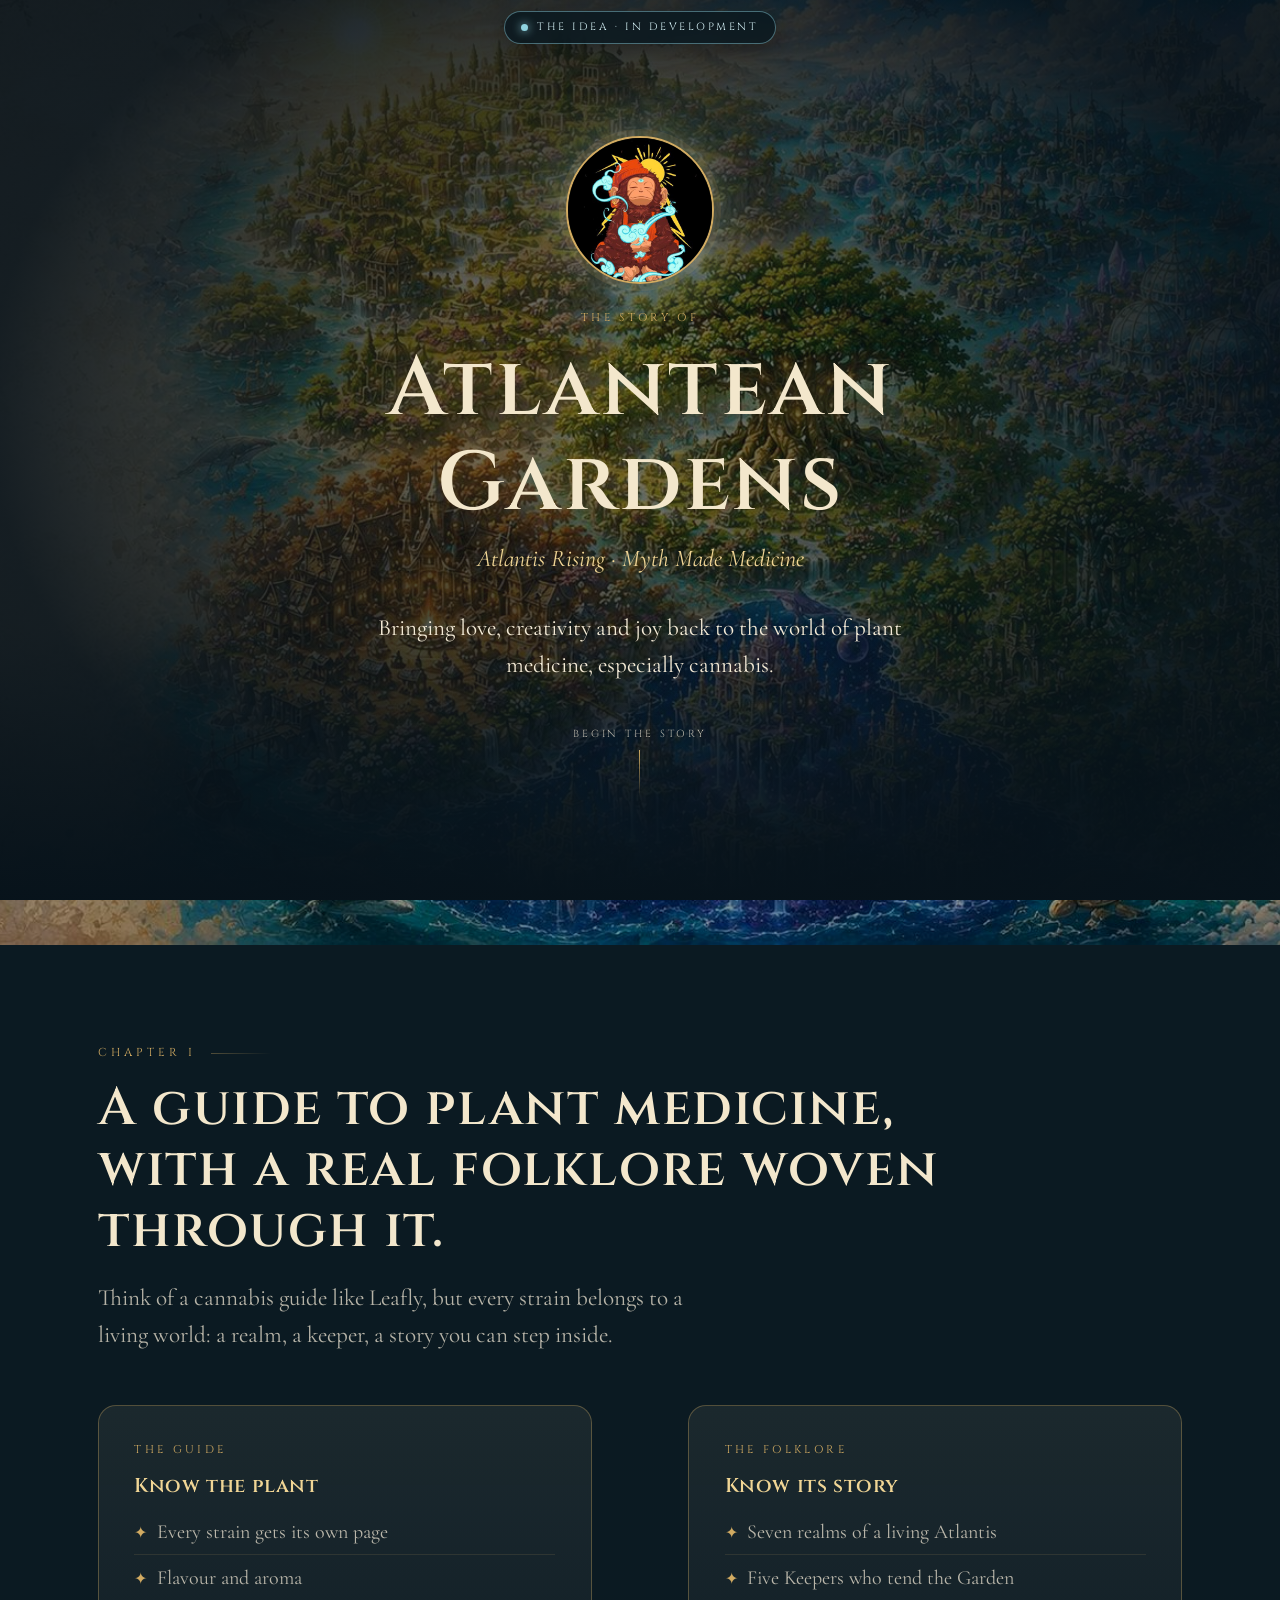
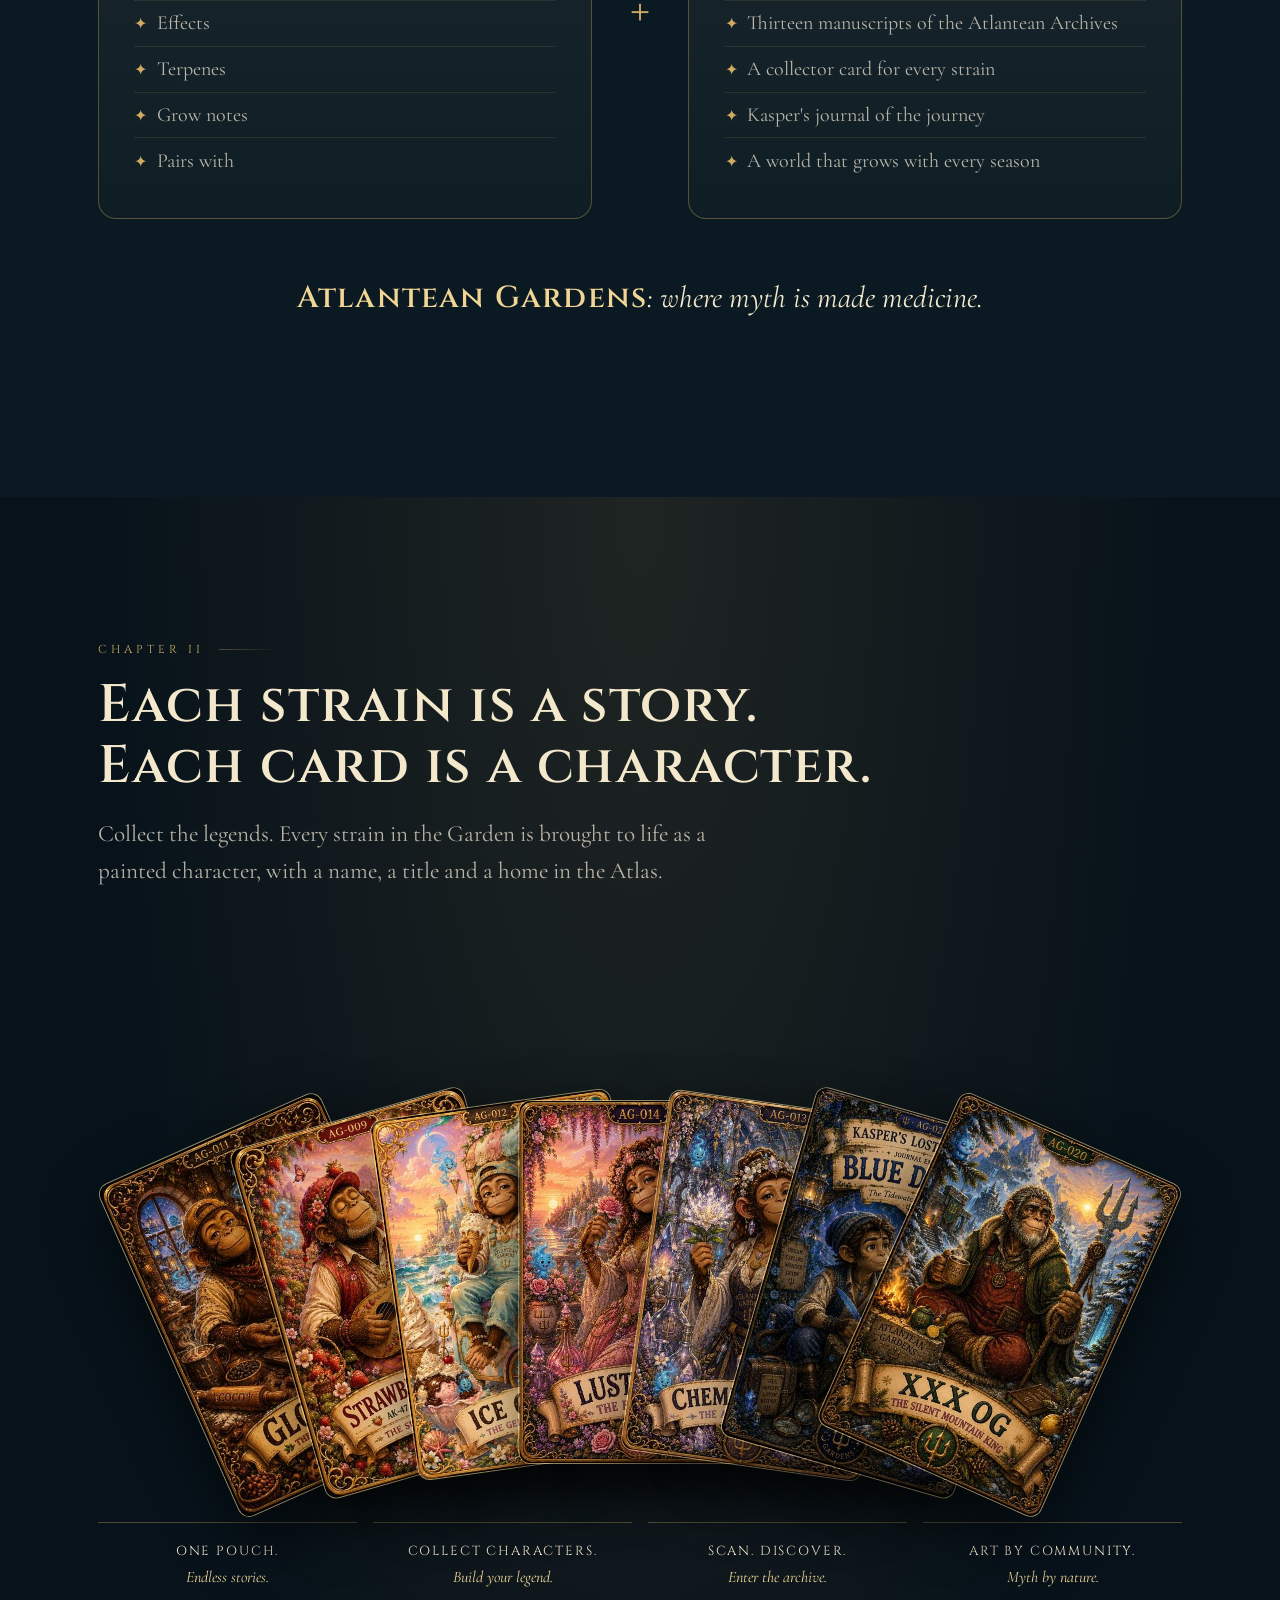
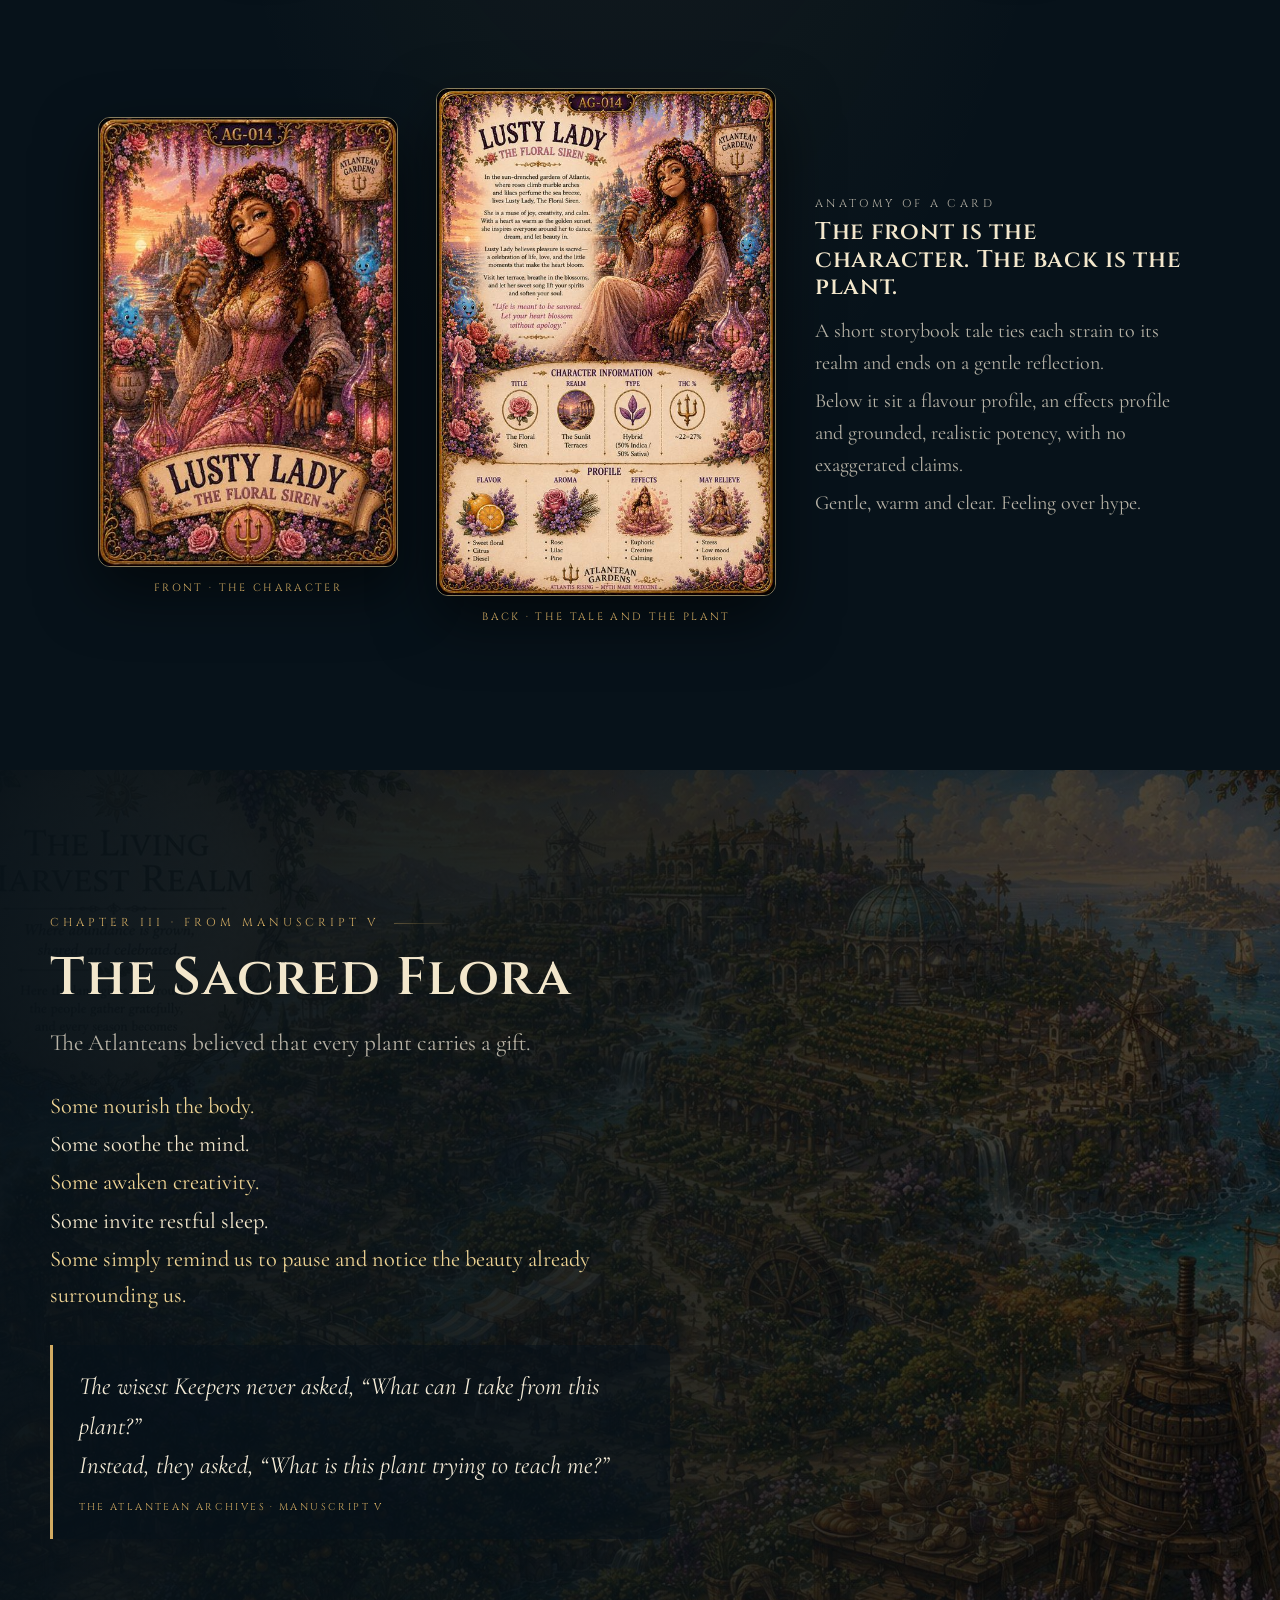
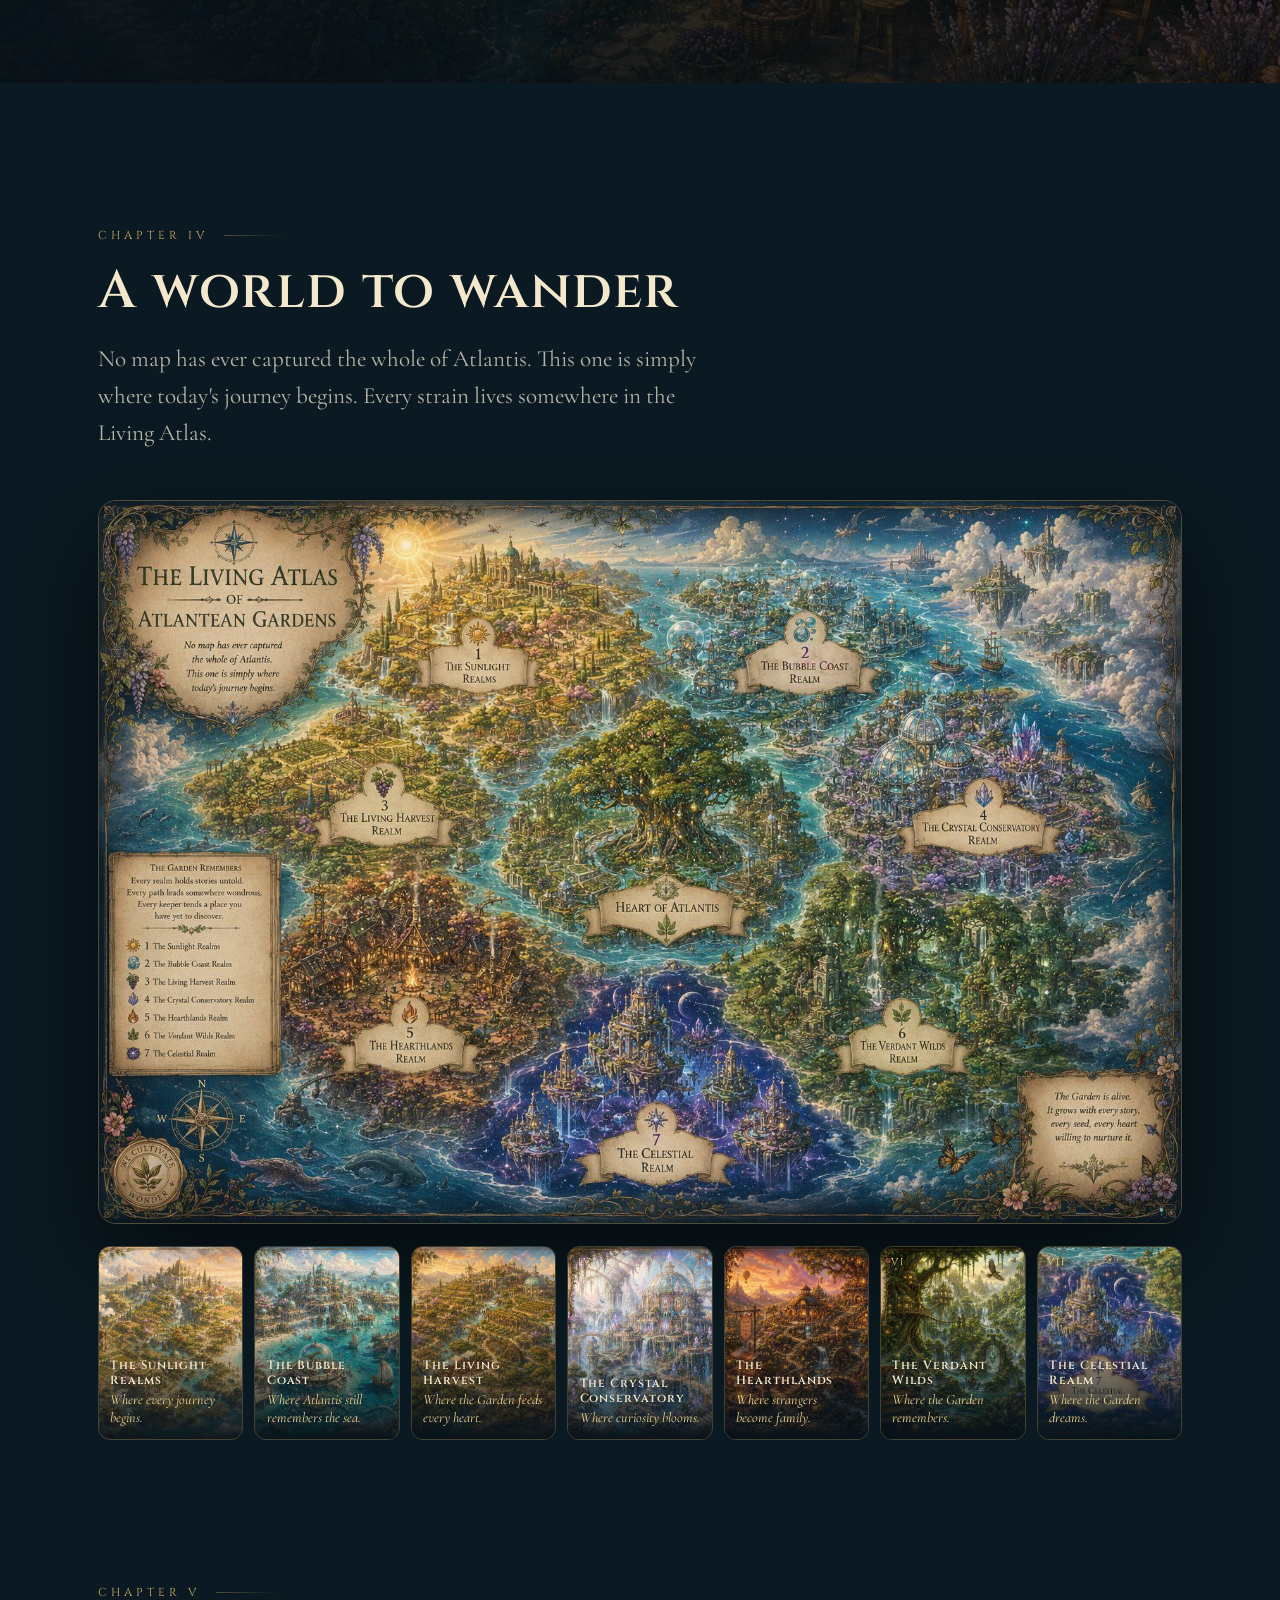
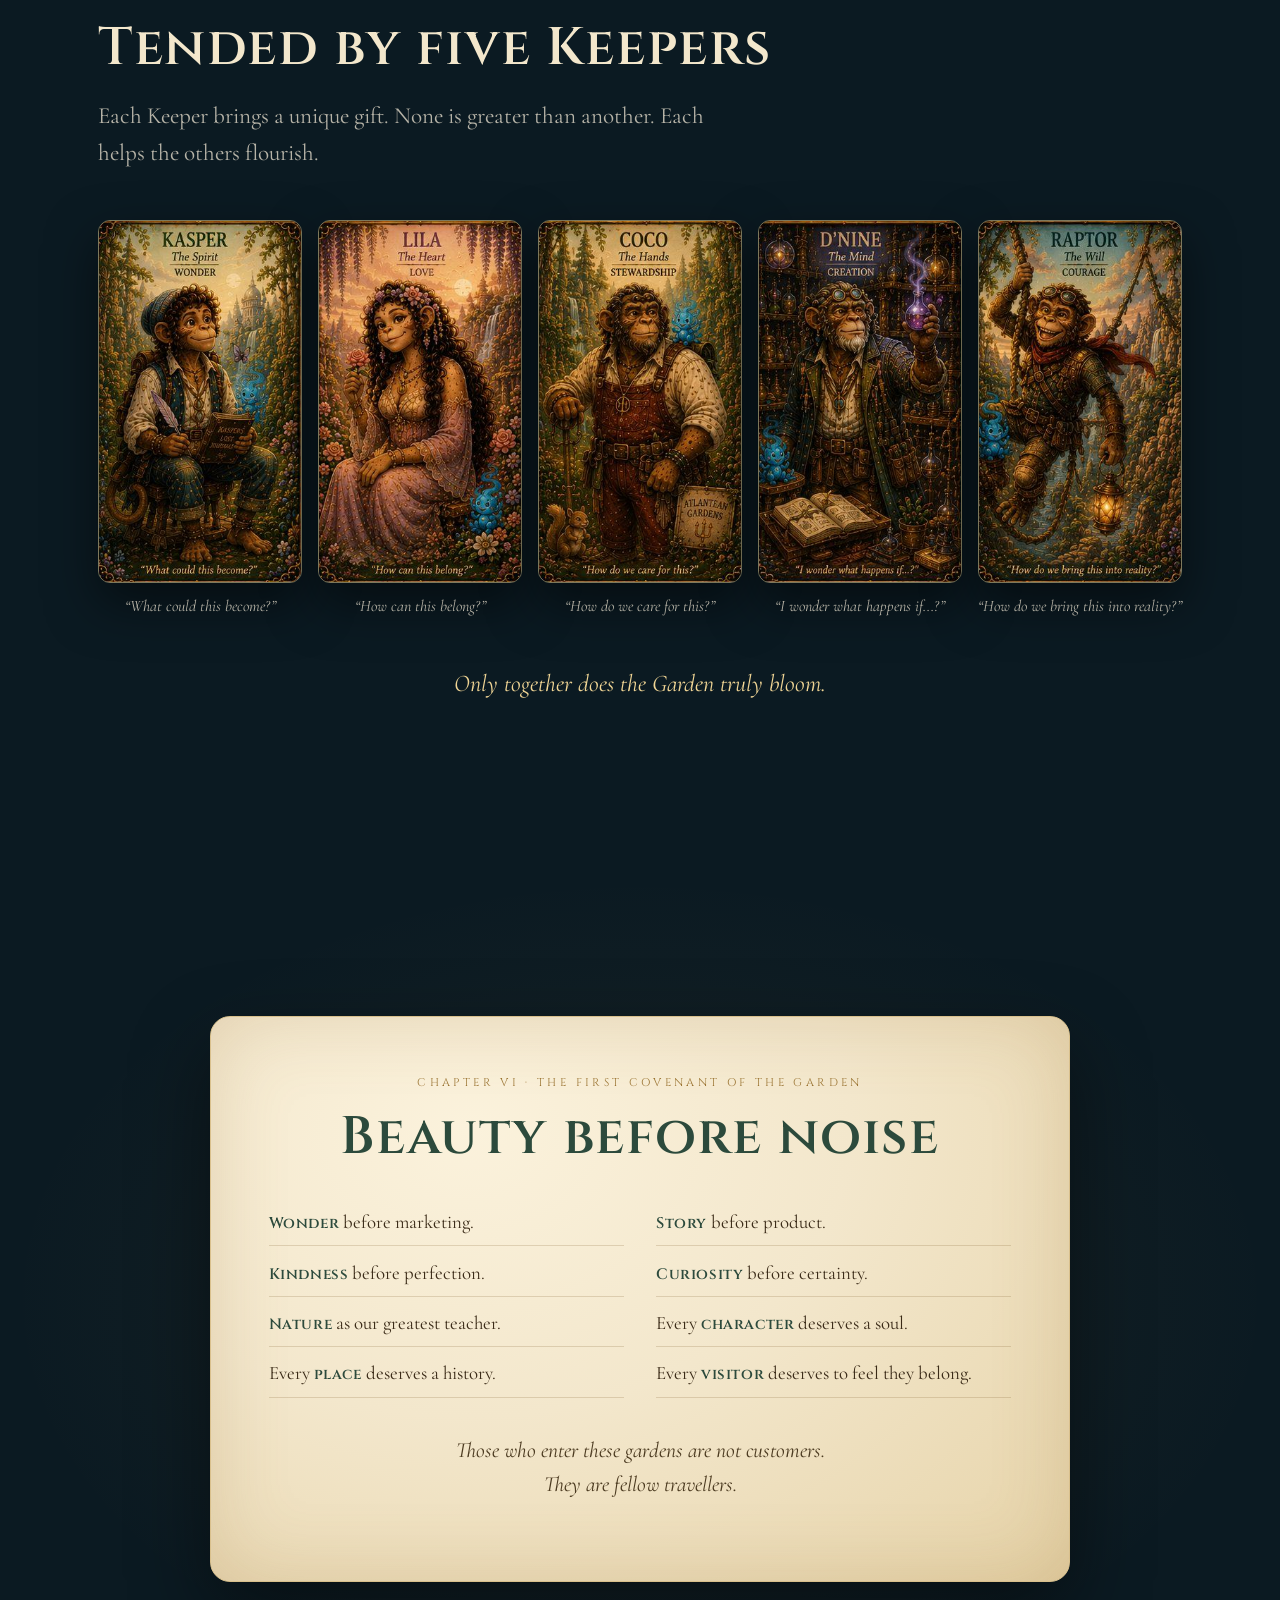
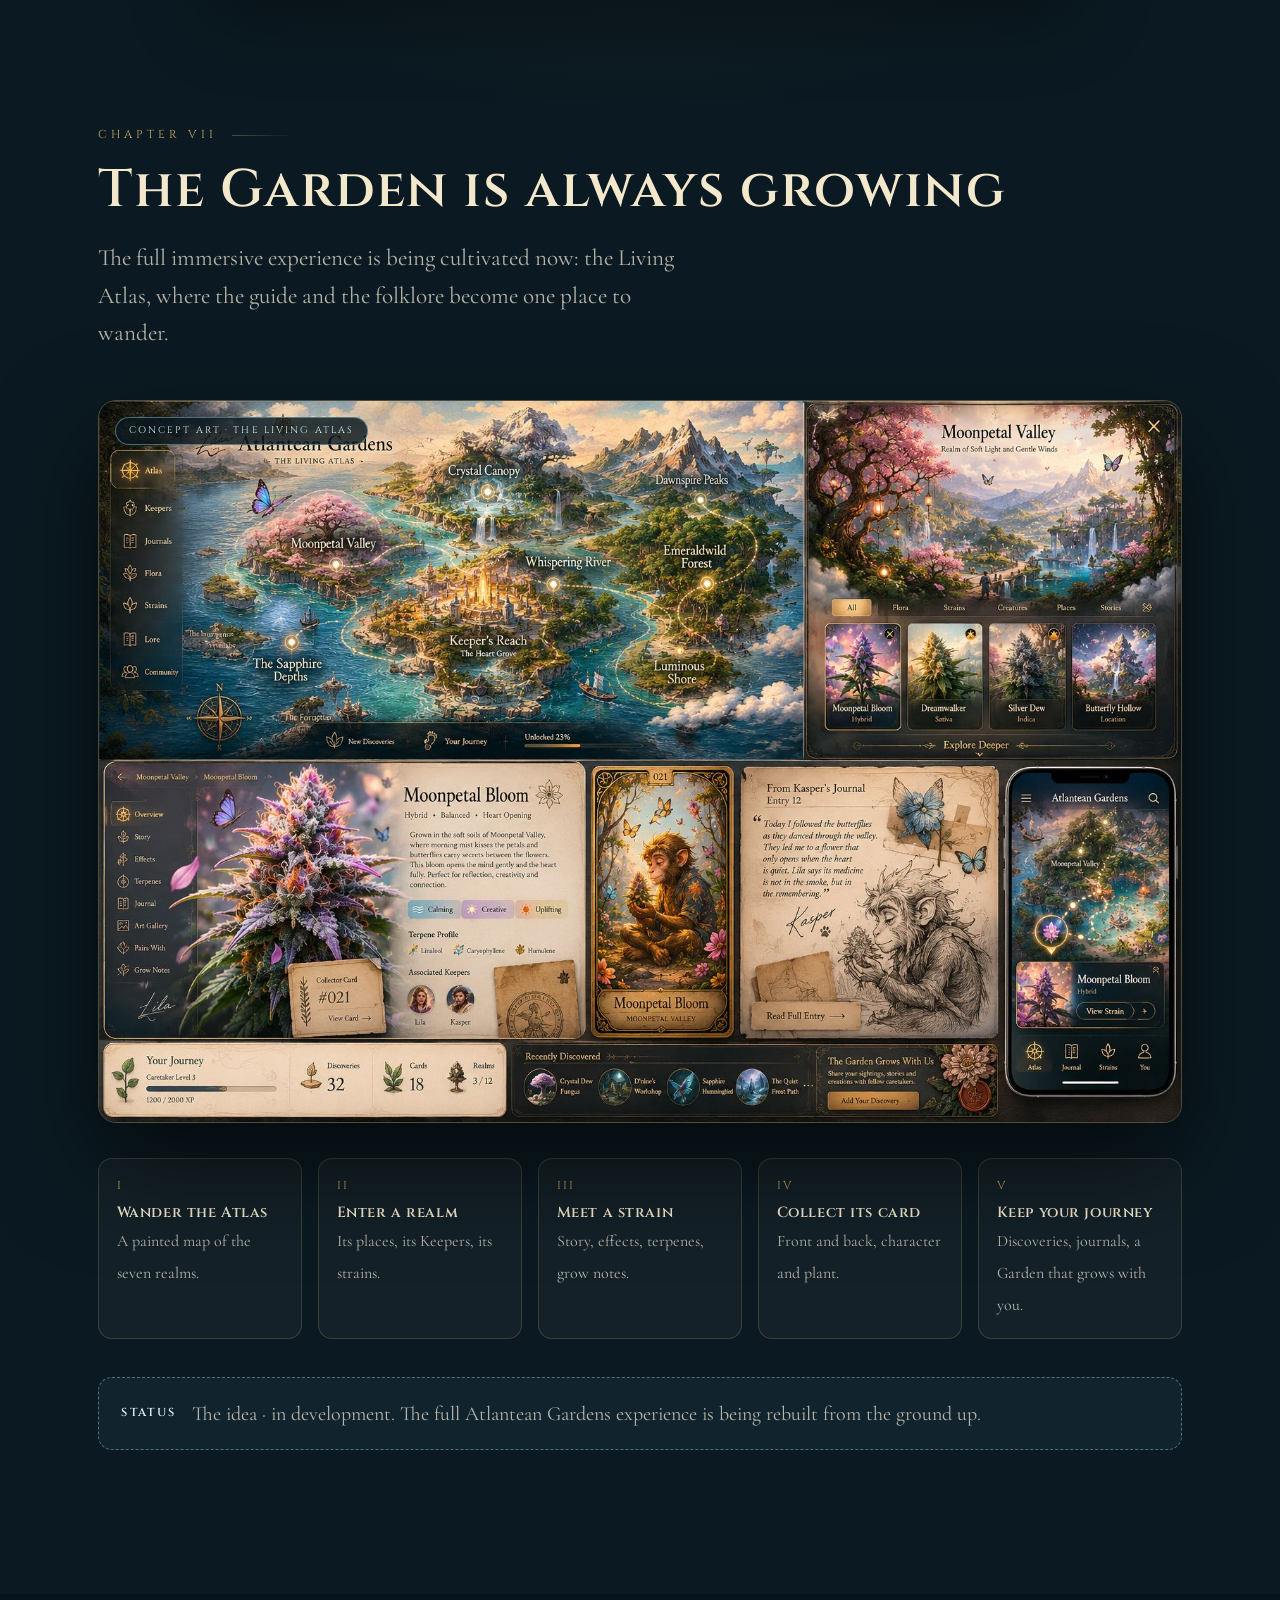
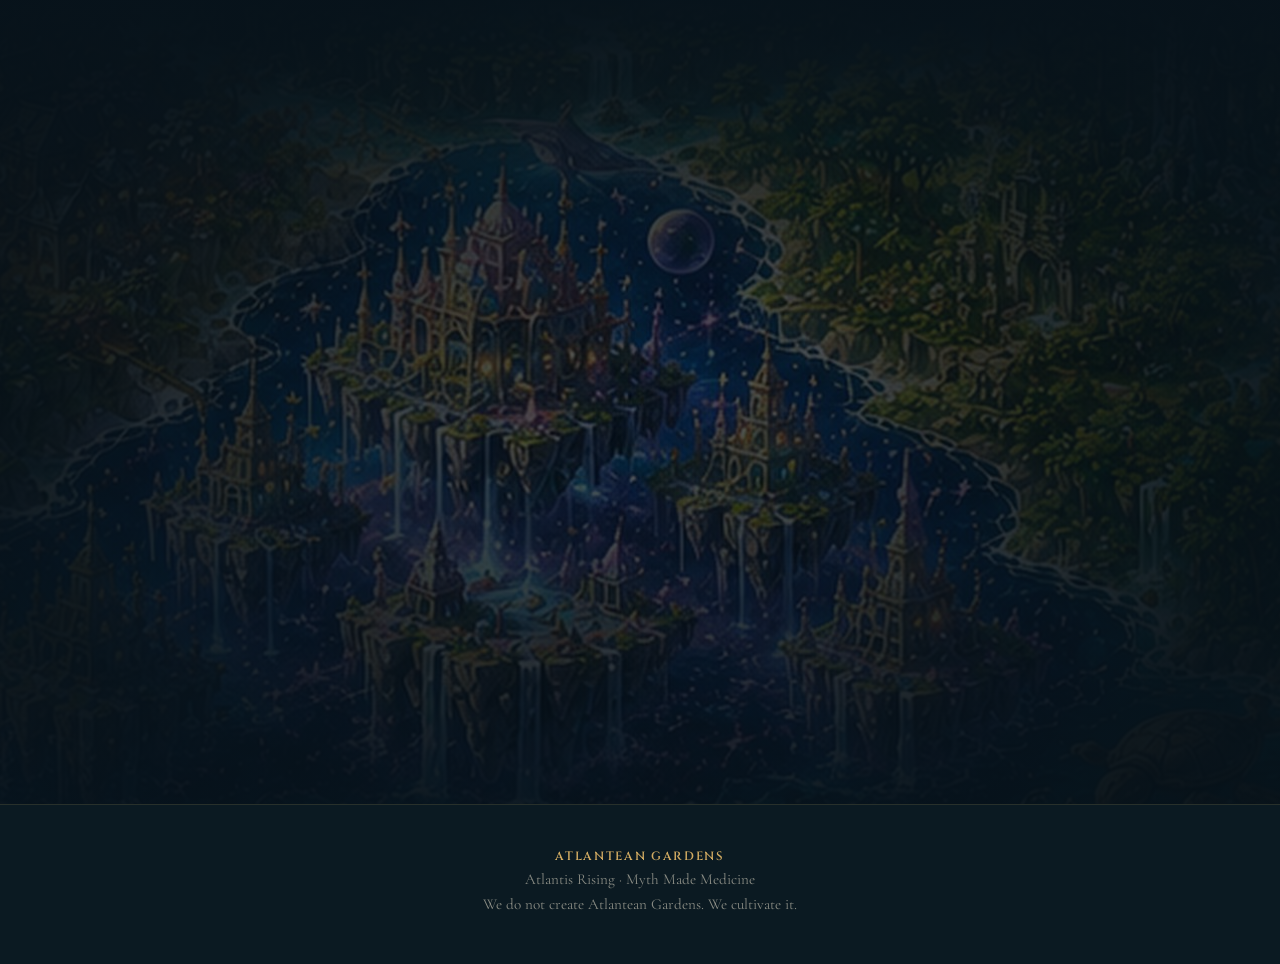
==== idea/index.html @ c126054c "Add /idea/: the Atlantean Gardens vision, told as a scroll story A self-contained page explaining th" ====
<!doctype html>
<html lang="en">
<head>
<meta charset="utf-8">
<meta name="viewport" content="width=device-width, initial-scale=1, viewport-fit=cover">
<title>Atlantean Gardens · The Idea</title>
<meta name="description" content="The idea behind Atlantean Gardens: a plant-medicine guide with a real folklore story woven through it, bringing love, creativity and joy back to the world of plant medicine, especially cannabis. In development.">
<meta name="theme-color" content="#0b1a22">
<meta property="og:title" content="Atlantean Gardens · The Idea">
<meta property="og:description" content="Atlantis Rising · Myth Made Medicine. A plant-medicine guide with a real folklore story woven through it. In development.">
<meta property="og:image" content="img/atlas-map.jpg">
<link rel="preconnect" href="https://fonts.googleapis.com">
<link rel="preconnect" href="https://fonts.gstatic.com" crossorigin>
<link href="https://fonts.googleapis.com/css2?family=Cinzel:wght@500;600;700&family=Cormorant+Garamond:ital,wght@0,400;0,500;0,600;1,400;1,500&display=swap" rel="stylesheet">
<style>
:root{
  --night:#0b1a22; --deep:#07121a; --tide:#10303a;
  --parch:#f3e7cc; --parch-2:#e6d3a8; --ink:#3a2a17; --ink-soft:#6b5536; --moss-ink:#2c4a3c;
  --gold:#d2ab62; --gold-2:#f0d595; --gold-dim:rgba(210,171,98,.35);
  --sky:#8fd3e0; --text:#f3ead6; --text-dim:rgba(243,234,214,.74);
  --serif:"Cormorant Garamond",Georgia,"Times New Roman",serif;
  --display:"Cinzel","Trajan Pro",Georgia,serif;
  --ease:cubic-bezier(.22,.8,.24,1);
}
*{box-sizing:border-box}
html{scroll-behavior:smooth}
html,body{margin:0}
body{background:var(--night);color:var(--text);font-family:var(--serif);font-size:20px;line-height:1.6;-webkit-font-smoothing:antialiased;overflow-x:hidden}
img{max-width:100%;display:block}
a{color:inherit}
:focus-visible{outline:2px solid var(--gold-2);outline-offset:3px;border-radius:4px}

/* in-development ribbon */
.ribbon{position:fixed;top:0;left:0;right:0;z-index:20;display:flex;justify-content:center;pointer-events:none;padding:.7rem 1rem}
.ribbon span{pointer-events:auto;font-family:var(--display);font-size:.66rem;letter-spacing:.24em;text-transform:uppercase;color:#d7f3f8;background:rgba(9,24,31,.82);border:1px solid rgba(143,211,224,.45);padding:.42rem 1rem;border-radius:999px;backdrop-filter:blur(8px);box-shadow:0 6px 24px rgba(0,0,0,.35)}
.ribbon i{display:inline-block;width:7px;height:7px;border-radius:50%;background:var(--sky);margin-right:.55rem;vertical-align:middle;box-shadow:0 0 10px var(--sky);animation:pulse 2.4s ease-in-out infinite}
@keyframes pulse{50%{opacity:.35}}

.eyebrow{font-family:var(--display);letter-spacing:.3em;text-transform:uppercase;font-size:.7rem;color:var(--gold);margin:0 0 .9rem}
h1,h2,h3{font-family:var(--display);font-weight:600;letter-spacing:.03em;margin:0;line-height:1.15}
h2{font-size:clamp(1.9rem,4.6vw,3.3rem);color:var(--parch)}
.lede{font-size:clamp(1.15rem,2.2vw,1.45rem);color:var(--text-dim);max-width:38rem}
.wrap{max-width:1180px;margin:0 auto;padding:0 clamp(1.1rem,4vw,3rem)}
section{position:relative}
.chapter{padding:clamp(5rem,12vw,9rem) 0}
.num{font-family:var(--display);color:var(--gold);letter-spacing:.35em;font-size:.72rem;display:flex;align-items:center;gap:.9rem;margin-bottom:1rem}
.num::after{content:"";height:1px;width:60px;background:linear-gradient(90deg,var(--gold-dim),transparent)}

/* reveal */
.rv{opacity:0;transform:translateY(26px);transition:opacity 1.1s var(--ease),transform 1.1s var(--ease)}
.rv.in{opacity:1;transform:none}
.d1{transition-delay:.12s}.d2{transition-delay:.24s}.d3{transition-delay:.36s}.d4{transition-delay:.48s}.d5{transition-delay:.6s}

/* hero */
.hero{min-height:100vh;min-height:100svh;display:grid;place-items:center;text-align:center;overflow:hidden;padding:6rem 1.2rem 4rem}
.hero__bg{position:absolute;inset:-5%;background:url(img/atlas-clean.jpg) center/cover;filter:saturate(1.1) brightness(.62);animation:drift 46s ease-in-out infinite alternate}
@keyframes drift{to{transform:scale(1.1) translate(-2%,1.5%)}}
.hero::after{content:"";position:absolute;inset:0;background:radial-gradient(ellipse at 50% 45%,rgba(11,26,34,.15),rgba(7,18,26,.9) 72%),linear-gradient(180deg,transparent 70%,var(--night))}
.hero__in{position:relative;z-index:1;max-width:760px}
.emblem{width:148px;height:148px;margin:0 auto 1.6rem;border-radius:50%;object-fit:cover;object-position:50% 28%;border:2px solid var(--gold);box-shadow:0 0 0 7px rgba(210,171,98,.12),0 0 70px rgba(143,211,224,.4);animation:breathe 6s ease-in-out infinite}
@keyframes breathe{50%{box-shadow:0 0 0 11px rgba(210,171,98,.07),0 0 100px rgba(143,211,224,.55)}}
.hero h1{font-size:clamp(2.5rem,8.5vw,5.2rem);color:var(--parch);text-shadow:0 2px 40px rgba(210,171,98,.35)}
.hero .tag{font-style:italic;color:var(--gold-2);font-size:clamp(1.15rem,2.6vw,1.5rem);margin:.4rem 0 2rem}
.hero .lede{margin:0 auto;color:var(--text)}
.cue{margin-top:2.6rem;display:inline-flex;flex-direction:column;align-items:center;gap:.5rem;font-family:var(--display);font-size:.64rem;letter-spacing:.28em;text-transform:uppercase;color:var(--text-dim);text-decoration:none}
.cue span{width:1px;height:46px;background:linear-gradient(var(--gold),transparent);animation:fall 2.2s ease-in-out infinite}
@keyframes fall{0%{transform:scaleY(0);transform-origin:top}50%{transform:scaleY(1);transform-origin:top}51%{transform-origin:bottom}100%{transform:scaleY(0);transform-origin:bottom}}

/* idea equation */
.equation{display:grid;grid-template-columns:1fr auto 1fr;gap:clamp(1rem,3vw,2.5rem);align-items:stretch;margin-top:3.2rem}
.pane{border-radius:18px;padding:clamp(1.4rem,3vw,2.2rem);border:1px solid var(--gold-dim);background:linear-gradient(180deg,rgba(243,231,204,.07),rgba(243,231,204,.02))}
.pane h3{font-size:1.25rem;color:var(--gold-2);margin-bottom:.8rem}
.pane ul{margin:0;padding:0;list-style:none}
.pane li{padding:.4rem 0;border-bottom:1px solid rgba(210,171,98,.13);color:var(--text-dim)}
.pane li:last-child{border:0}
.pane li::before{content:"✦";color:var(--gold);margin-right:.6rem;font-size:.8em}
.plus{display:grid;place-items:center;font-family:var(--display);font-size:2.6rem;color:var(--gold)}
.result{grid-column:1/-1;text-align:center;margin-top:1rem;font-size:clamp(1.3rem,3vw,1.9rem);font-style:italic;color:var(--parch)}
.result b{font-style:normal;font-family:var(--display);font-weight:600;color:var(--gold-2);letter-spacing:.04em}

/* cards */
.cards-sec{background:radial-gradient(ellipse at 50% 0%,rgba(210,171,98,.12),transparent 60%),var(--deep);overflow:hidden}
.fan{position:relative;height:clamp(340px,44vw,520px);margin:3.4rem auto 0;max-width:1100px}
.fan img{position:absolute;bottom:0;left:50%;width:clamp(150px,19vw,250px);border-radius:12px;border:1px solid rgba(240,213,149,.6);box-shadow:0 26px 60px rgba(0,0,0,.6);transform-origin:50% 120%;transition:transform 1.2s var(--ease),box-shadow .4s}
.fan img:hover{box-shadow:0 30px 70px rgba(0,0,0,.7),0 0 40px rgba(210,171,98,.35);z-index:9}
.fan:not(.in) img{transform:translateX(-50%) rotate(0) translateY(40px)!important}
.taglines{display:grid;grid-template-columns:repeat(4,1fr);gap:1rem;margin-top:3.6rem}
.taglines div{text-align:center;font-family:var(--display);font-size:.82rem;letter-spacing:.14em;text-transform:uppercase;color:var(--parch);padding:1.1rem .6rem;border-top:1px solid var(--gold-dim)}
.taglines em{display:block;font-family:var(--serif);text-transform:none;letter-spacing:0;font-size:1rem;color:var(--gold-2);margin-top:.2rem}
.anatomy{display:grid;grid-template-columns:minmax(220px,300px) minmax(240px,340px) 1fr;gap:clamp(1.2rem,3vw,2.6rem);align-items:center;margin-top:5rem}
.anatomy figure{margin:0}
.anatomy img{border-radius:12px;border:1px solid rgba(240,213,149,.55);box-shadow:0 24px 60px rgba(0,0,0,.55)}
.anatomy figcaption{text-align:center;font-family:var(--display);font-size:.66rem;letter-spacing:.22em;text-transform:uppercase;color:var(--gold);margin-top:.8rem}
.anatomy h3{font-size:1.5rem;color:var(--parch);margin-bottom:.8rem}
.anatomy p{color:var(--text-dim);margin:.4rem 0}

/* flora */
.flora{min-height:100vh;display:flex;align-items:center;overflow:hidden}
.flora__bg{position:absolute;inset:0;background:url(img/realm-living-harvest-realm.jpg) center/cover;filter:brightness(.42) saturate(1.05);transform:scale(1.08)}
.flora::after{content:"";position:absolute;inset:0;background:linear-gradient(90deg,rgba(7,18,26,.92) 0%,rgba(7,18,26,.7) 45%,rgba(7,18,26,.25) 100%)}
.flora .wrap{position:relative;z-index:1;width:100%}
.scroll-card{max-width:620px}
.gifts{list-style:none;padding:0;margin:1.6rem 0;display:grid;gap:.15rem}
.gifts li{font-size:clamp(1.15rem,2.2vw,1.4rem);color:var(--parch)}
.gifts li:nth-child(odd){color:var(--gold-2)}
.ask{margin-top:2rem;padding:1.4rem 1.6rem;border-left:3px solid var(--gold);background:rgba(7,18,26,.55);border-radius:0 14px 14px 0;font-size:clamp(1.2rem,2.4vw,1.55rem);font-style:italic}
.ask small{display:block;font-style:normal;font-family:var(--display);font-size:.62rem;letter-spacing:.24em;text-transform:uppercase;color:var(--gold);margin-top:.9rem}

/* atlas */
.atlas-frame{margin-top:3rem;border-radius:18px;overflow:hidden;border:1px solid var(--gold-dim);box-shadow:0 40px 100px rgba(0,0,0,.6)}
.realms{display:grid;grid-template-columns:repeat(7,1fr);gap:.7rem;margin-top:1.4rem}
.realm{position:relative;border-radius:12px;overflow:hidden;aspect-ratio:3/4;border:1px solid rgba(210,171,98,.28)}
.realm img{width:100%;height:100%;object-fit:cover;transition:transform 1.4s var(--ease)}
.realm:hover img{transform:scale(1.08)}
.realm div{position:absolute;inset:auto 0 0 0;padding:2.6rem .7rem .7rem;background:linear-gradient(180deg,transparent,rgba(7,18,26,.94))}
.realm b{display:block;font-family:var(--display);font-weight:600;font-size:.74rem;letter-spacing:.08em;color:var(--parch);line-height:1.25}
.realm i{display:block;font-size:.88rem;color:var(--gold-2);line-height:1.3;margin-top:.2rem}
.realm .rn{position:absolute;top:.5rem;left:.6rem;font-family:var(--display);font-size:.62rem;letter-spacing:.2em;color:var(--gold-2);text-shadow:0 1px 6px #000}

/* keepers */
.keepers{display:grid;grid-template-columns:repeat(5,1fr);gap:1rem;margin-top:3rem}
.keeper{text-align:center}
.keeper img{border-radius:12px;border:1px solid rgba(240,213,149,.5);box-shadow:0 20px 50px rgba(0,0,0,.5);aspect-ratio:9/16;object-fit:cover;width:100%;transition:transform .6s var(--ease)}
.keeper:hover img{transform:translateY(-6px)}
.keeper p{margin:.8rem 0 0;font-style:italic;color:var(--text-dim);font-size:1rem;line-height:1.35}
.bloom{margin-top:3rem;text-align:center;font-size:clamp(1.15rem,2.4vw,1.5rem);color:var(--gold-2);font-style:italic}

/* covenant */
.covenant-sec{background:radial-gradient(ellipse at 50% 50%,rgba(210,171,98,.08),transparent 70%)}
.parch{max-width:860px;margin:0 auto;background:radial-gradient(ellipse at 30% 20%,#fbf2dc,var(--parch) 45%,var(--parch-2));color:var(--ink);border-radius:20px;padding:clamp(2rem,5vw,3.6rem);box-shadow:0 30px 80px rgba(0,0,0,.45),inset 0 0 80px rgba(150,110,50,.2);border:1px solid #d9c08c;text-align:center}
.parch .eyebrow{color:#9a7432}
.parch h2{color:var(--moss-ink)}
.vows{list-style:none;padding:0;margin:2rem 0 0;display:grid;grid-template-columns:1fr 1fr;gap:.2rem 2rem;text-align:left}
.vows li{padding:.5rem 0;border-bottom:1px solid rgba(120,85,35,.2);font-size:1.18rem}
.vows li b{font-family:var(--display);font-weight:600;color:var(--moss-ink);font-size:.95rem;letter-spacing:.04em}
.parch .closing{margin-top:2.2rem;font-style:italic;font-size:1.35rem;color:#4b3a20}

/* growing */
.concept{margin-top:3rem;border-radius:18px;overflow:hidden;border:1px solid var(--gold-dim);box-shadow:0 40px 100px rgba(0,0,0,.6);position:relative}
.concept::after{content:"Concept art · the Living Atlas";position:absolute;top:1rem;left:1rem;font-family:var(--display);font-size:.6rem;letter-spacing:.22em;text-transform:uppercase;background:rgba(9,24,31,.82);border:1px solid rgba(143,211,224,.45);color:#d7f3f8;padding:.35rem .8rem;border-radius:999px}
.steps{display:grid;grid-template-columns:repeat(5,1fr);gap:1rem;margin-top:2.2rem;counter-reset:s}
.steps div{counter-increment:s;padding:1.1rem;border-radius:14px;border:1px solid rgba(210,171,98,.22);background:rgba(243,231,204,.04)}
.steps div::before{content:counter(s,upper-roman);display:block;font-family:var(--display);color:var(--gold);letter-spacing:.2em;font-size:.72rem;margin-bottom:.35rem}
.steps b{display:block;font-family:var(--display);font-weight:600;font-size:.92rem;color:var(--parch);letter-spacing:.04em}
.steps span{color:var(--text-dim);font-size:1rem;line-height:1.4}
.status{margin-top:2.4rem;display:flex;flex-wrap:wrap;gap:1rem;align-items:center;padding:1.2rem 1.4rem;border-radius:14px;border:1px dashed rgba(143,211,224,.45);background:rgba(143,211,224,.05);color:var(--text-dim)}
.status b{font-family:var(--display);font-weight:600;font-size:.72rem;letter-spacing:.2em;text-transform:uppercase;color:#d7f3f8}

/* finale */
.finale{min-height:90vh;display:grid;place-items:center;text-align:center;overflow:hidden;padding:6rem 1.2rem}
.finale__bg{position:absolute;inset:0;background:url(img/finale.jpg) center/cover;filter:brightness(.45);transform:scale(1.1)}
.finale::after{content:"";position:absolute;inset:0;background:radial-gradient(ellipse at 50% 50%,rgba(11,26,34,.2),rgba(7,18,26,.92) 75%),linear-gradient(var(--night),transparent 25%)}
.finale__in{position:relative;z-index:1;max-width:720px}
.finale p{margin:.2rem 0;color:var(--text-dim);font-size:clamp(1.15rem,2.4vw,1.45rem)}
.finale .big{font-family:var(--display);font-weight:600;color:var(--parch);font-size:clamp(1.6rem,4.4vw,2.8rem);font-style:normal;margin:1.6rem 0 .4rem;letter-spacing:.03em}
.finale .gold{color:var(--gold-2);font-style:italic}
footer{text-align:center;padding:2.4rem 1rem 3rem;color:rgba(243,234,214,.55);font-size:.95rem;border-top:1px solid rgba(210,171,98,.15)}
footer b{font-family:var(--display);font-weight:600;letter-spacing:.14em;color:var(--gold);font-size:.75rem;text-transform:uppercase}

/* responsive */
@media (max-width:980px){
  .realms{grid-template-columns:repeat(4,1fr)}
  .steps{grid-template-columns:1fr 1fr}
  .anatomy{grid-template-columns:1fr 1fr}
  .anatomy .text{grid-column:1/-1}
}
@media (max-width:720px){
  body{font-size:18px}
  .equation{grid-template-columns:1fr}
  .plus{font-size:2rem;padding:.2rem 0}
  .taglines{grid-template-columns:1fr 1fr}
  .realms{grid-template-columns:repeat(2,1fr)}
  .realm{aspect-ratio:4/3}
  .keepers{grid-template-columns:repeat(5,minmax(132px,1fr));overflow-x:auto;scroll-snap-type:x mandatory;padding-bottom:1rem;margin-left:-1.1rem;margin-right:-1.1rem;padding-left:1.1rem;padding-right:1.1rem;scrollbar-width:none}
  .keepers::-webkit-scrollbar{display:none}
  .keeper{scroll-snap-align:start}
  .vows{grid-template-columns:1fr}
  .steps{grid-template-columns:1fr}
  .flora::after{background:rgba(7,18,26,.78)}
  .anatomy{grid-template-columns:1fr 1fr;gap:1rem}
}
@media (prefers-reduced-motion:reduce){
  html{scroll-behavior:auto}
  *,*::before,*::after{animation:none!important;transition:none!important}
  .rv{opacity:1;transform:none}
}
</style>
</head>
<body>
<div class="ribbon" role="note"><span><i></i>The idea · in development</span></div>

<!-- Hero -->
<header class="hero" id="top">
  <div class="hero__bg" aria-hidden="true"></div>
  <div class="hero__in">
    <img class="emblem rv" src="img/emblem.jpg" alt="The Atlantean Gardens guide emblem: a meditating monkey wrapped in blue cloud-spirits beneath a rising sun">
    <p class="eyebrow rv d1">The story of</p>
    <h1 class="rv d2">Atlantean Gardens</h1>
    <p class="tag rv d3">Atlantis Rising · Myth Made Medicine</p>
    <p class="lede rv d4">Bringing love, creativity and joy back to the world of plant medicine, especially cannabis.</p>
    <a class="cue rv d5" href="#idea">Begin the story<span></span></a>
  </div>
</header>

<!-- I · The idea -->
<section class="chapter" id="idea">
  <div class="wrap">
    <div class="num rv">CHAPTER I</div>
    <h2 class="rv d1">A guide to plant medicine,<br>with a real folklore woven through it.</h2>
    <p class="lede rv d2" style="margin-top:1.2rem">Think of a cannabis guide like Leafly, but every strain belongs to a living world: a realm, a keeper, a story you can step inside.</p>
    <div class="equation">
      <div class="pane rv d2">
        <p class="eyebrow">The guide</p>
        <h3>Know the plant</h3>
        <ul>
          <li>Every strain gets its own page</li>
          <li>Flavour and aroma</li>
          <li>Effects</li>
          <li>Terpenes</li>
          <li>Grow notes</li>
          <li>Pairs with</li>
        </ul>
      </div>
      <div class="plus rv d3" aria-hidden="true">+</div>
      <div class="pane rv d4">
        <p class="eyebrow">The folklore</p>
        <h3>Know its story</h3>
        <ul>
          <li>Seven realms of a living Atlantis</li>
          <li>Five Keepers who tend the Garden</li>
          <li>Thirteen manuscripts of the Atlantean Archives</li>
          <li>A collector card for every strain</li>
          <li>Kasper's journal of the journey</li>
          <li>A world that grows with every season</li>
        </ul>
      </div>
      <p class="result rv d5"><b>Atlantean Gardens</b>: where myth is made medicine.</p>
    </div>
  </div>
</section>

<!-- II · Cards -->
<section class="chapter cards-sec" id="cards">
  <div class="wrap">
    <div class="num rv">CHAPTER II</div>
    <h2 class="rv d1">Each strain is a story.<br>Each card is a character.</h2>
    <p class="lede rv d2" style="margin-top:1.2rem">Collect the legends. Every strain in the Garden is brought to life as a painted character, with a name, a title and a home in the Atlas.</p>
    <div class="fan rv" id="fan" aria-label="A fan of Atlantean Gardens collector cards">
      <img src="img/card-glookies.jpg" alt="Glookies, The Hearth Baker, collector card" loading="lazy" data-r="-24" data-x="-205">
      <img src="img/card-strawberry-akeil.jpg" alt="Strawberry Akeil, The Sunshine Bard, collector card" loading="lazy" data-r="-16" data-x="-140">
      <img src="img/card-ice-cream.jpg" alt="Ice Cream, The Gelato Dreamer, collector card" loading="lazy" data-r="-8" data-x="-72">
      <img src="img/card-lusty-lady.jpg" alt="Lusty Lady, The Floral Siren, collector card" loading="lazy" data-r="0" data-x="0">
      <img src="img/card-chemical-bride.jpg" alt="Chemical Bride, The Alchemical Bride, collector card" loading="lazy" data-r="8" data-x="72">
      <img src="img/card-blue-dream.jpg" alt="Blue Dream, from Kasper's Lost Journals, collector card" loading="lazy" data-r="16" data-x="140">
      <img src="img/card-xxx-og.jpg" alt="XXX OG, The Silent Mountain King, collector card" loading="lazy" data-r="24" data-x="205">
    </div>
    <div class="taglines">
      <div class="rv">One pouch.<em>Endless stories.</em></div>
      <div class="rv d1">Collect characters.<em>Build your legend.</em></div>
      <div class="rv d2">Scan. Discover.<em>Enter the archive.</em></div>
      <div class="rv d3">Art by community.<em>Myth by nature.</em></div>
    </div>
    <div class="anatomy">
      <figure class="rv"><img src="img/card-lusty-lady.jpg" alt="Lusty Lady card front: the character" loading="lazy"><figcaption>Front · the character</figcaption></figure>
      <figure class="rv d1"><img src="img/card-lusty-lady-back.jpg" alt="Lusty Lady card back: her tale and strain profile" loading="lazy"><figcaption>Back · the tale and the plant</figcaption></figure>
      <div class="text rv d2">
        <p class="eyebrow">Anatomy of a card</p>
        <h3>The front is the character. The back is the plant.</h3>
        <p>A short storybook tale ties each strain to its realm and ends on a gentle reflection.</p>
        <p>Below it sit a flavour profile, an effects profile and grounded, realistic potency, with no exaggerated claims.</p>
        <p>Gentle, warm and clear. Feeling over hype.</p>
      </div>
    </div>
  </div>
</section>

<!-- III · Sacred Flora -->
<section class="flora" id="flora">
  <div class="flora__bg" aria-hidden="true"></div>
  <div class="wrap chapter">
    <div class="scroll-card">
      <div class="num rv">CHAPTER III · FROM MANUSCRIPT V</div>
      <h2 class="rv d1">The Sacred Flora</h2>
      <p class="lede rv d2" style="margin-top:1rem">The Atlanteans believed that every plant carries a gift.</p>
      <ul class="gifts">
        <li class="rv d1">Some nourish the body.</li>
        <li class="rv d2">Some soothe the mind.</li>
        <li class="rv d3">Some awaken creativity.</li>
        <li class="rv d4">Some invite restful sleep.</li>
        <li class="rv d5">Some simply remind us to pause and notice the beauty already surrounding us.</li>
      </ul>
      <div class="ask rv">
        The wisest Keepers never asked, “What can I take from this plant?”<br>Instead, they asked, “What is this plant trying to teach me?”
        <small>The Atlantean Archives · Manuscript V</small>
      </div>
    </div>
  </div>
</section>

<!-- IV · Atlas -->
<section class="chapter" id="atlas">
  <div class="wrap">
    <div class="num rv">CHAPTER IV</div>
    <h2 class="rv d1">A world to wander</h2>
    <p class="lede rv d2" style="margin-top:1.2rem">No map has ever captured the whole of Atlantis. This one is simply where today's journey begins. Every strain lives somewhere in the Living Atlas.</p>
    <div class="atlas-frame rv d2"><img src="img/atlas-map.jpg" alt="The Living Atlas of Atlantean Gardens: seven realms around the Heart of Atlantis" loading="lazy"></div>
    <div class="realms">
      <div class="realm rv"><span class="rn">I</span><img src="img/realm-sunlight-realms.jpg" alt="" loading="lazy"><div><b>The Sunlight Realms</b><i>Where every journey begins.</i></div></div>
      <div class="realm rv d1"><span class="rn">II</span><img src="img/realm-bubble-coast-realm.jpg" alt="" loading="lazy"><div><b>The Bubble Coast</b><i>Where Atlantis still remembers the sea.</i></div></div>
      <div class="realm rv d2"><span class="rn">III</span><img src="img/realm-living-harvest-realm.jpg" alt="" loading="lazy"><div><b>The Living Harvest</b><i>Where the Garden feeds every heart.</i></div></div>
      <div class="realm rv d3"><span class="rn">IV</span><img src="img/realm-crystal-conservatory-realm.jpg" alt="" loading="lazy"><div><b>The Crystal Conservatory</b><i>Where curiosity blooms.</i></div></div>
      <div class="realm rv d1"><span class="rn">V</span><img src="img/realm-hearthlands-realm.jpg" alt="" loading="lazy"><div><b>The Hearthlands</b><i>Where strangers become family.</i></div></div>
      <div class="realm rv d2"><span class="rn">VI</span><img src="img/realm-verdant-wilds-realm.jpg" alt="" loading="lazy"><div><b>The Verdant Wilds</b><i>Where the Garden remembers.</i></div></div>
      <div class="realm rv d3"><span class="rn">VII</span><img src="img/realm-celestial-realm.jpg" alt="" loading="lazy"><div><b>The Celestial Realm</b><i>Where the Garden dreams.</i></div></div>
    </div>
  </div>
</section>

<!-- V · Keepers -->
<section class="chapter" id="keepers" style="padding-top:0">
  <div class="wrap">
    <div class="num rv">CHAPTER V</div>
    <h2 class="rv d1">Tended by five Keepers</h2>
    <p class="lede rv d2" style="margin-top:1.2rem">Each Keeper brings a unique gift. None is greater than another. Each helps the others flourish.</p>
    <div class="keepers">
      <div class="keeper rv"><img src="img/keeper-kasper.jpg" alt="Kasper, The Spirit: Wonder" loading="lazy"><p>“What could this become?”</p></div>
      <div class="keeper rv d1"><img src="img/keeper-lila.jpg" alt="Lila, The Heart: Love" loading="lazy"><p>“How can this belong?”</p></div>
      <div class="keeper rv d2"><img src="img/keeper-coco.jpg" alt="Coco, The Hands: Stewardship" loading="lazy"><p>“How do we care for this?”</p></div>
      <div class="keeper rv d3"><img src="img/keeper-dnine.jpg" alt="D'nine, The Mind: Creation" loading="lazy"><p>“I wonder what happens if...?”</p></div>
      <div class="keeper rv d4"><img src="img/keeper-raptor.jpg" alt="Raptor, The Will: Courage" loading="lazy"><p>“How do we bring this into reality?”</p></div>
    </div>
    <p class="bloom rv">Only together does the Garden truly bloom.</p>
  </div>
</section>

<!-- VI · Covenant -->
<section class="chapter covenant-sec" id="covenant">
  <div class="wrap">
    <div class="parch rv">
      <p class="eyebrow">Chapter VI · The First Covenant of the Garden</p>
      <h2>Beauty before noise</h2>
      <ul class="vows">
        <li><b>Wonder</b> before marketing.</li>
        <li><b>Story</b> before product.</li>
        <li><b>Kindness</b> before perfection.</li>
        <li><b>Curiosity</b> before certainty.</li>
        <li><b>Nature</b> as our greatest teacher.</li>
        <li>Every <b>character</b> deserves a soul.</li>
        <li>Every <b>place</b> deserves a history.</li>
        <li>Every <b>visitor</b> deserves to feel they belong.</li>
      </ul>
      <p class="closing">Those who enter these gardens are not customers.<br>They are fellow travellers.</p>
    </div>
  </div>
</section>

<!-- VII · Growing -->
<section class="chapter" id="growing" style="padding-top:0">
  <div class="wrap">
    <div class="num rv">CHAPTER VII</div>
    <h2 class="rv d1">The Garden is always growing</h2>
    <p class="lede rv d2" style="margin-top:1.2rem">The full immersive experience is being cultivated now: the Living Atlas, where the guide and the folklore become one place to wander.</p>
    <div class="concept rv d2"><img src="img/atlas-concept.jpg" alt="Concept art for the Living Atlas interface: a painted map with realm pins, a realm panel, a strain page with tabs, a collector card, Kasper's journal and a phone layout" loading="lazy"></div>
    <div class="steps">
      <div class="rv"><b>Wander the Atlas</b><span>A painted map of the seven realms.</span></div>
      <div class="rv d1"><b>Enter a realm</b><span>Its places, its Keepers, its strains.</span></div>
      <div class="rv d2"><b>Meet a strain</b><span>Story, effects, terpenes, grow notes.</span></div>
      <div class="rv d3"><b>Collect its card</b><span>Front and back, character and plant.</span></div>
      <div class="rv d4"><b>Keep your journey</b><span>Discoveries, journals, a Garden that grows with you.</span></div>
    </div>
    <div class="status rv"><b>Status</b> The idea · in development. The full Atlantean Gardens experience is being rebuilt from the ground up.</div>
  </div>
</section>

<!-- Finale -->
<section class="finale" id="finale">
  <div class="finale__bg" aria-hidden="true"></div>
  <div class="finale__in">
    <p class="rv">If you find yourself speaking a little more kindly...</p>
    <p class="rv d1">Listening a little more deeply...</p>
    <p class="rv d2">Walking a little more gently...</p>
    <p class="big rv d3">Then Atlantis has risen once again.</p>
    <p class="gold rv d4">Not beneath your feet... but within your heart.</p>
  </div>
</section>

<footer>
  <b>Atlantean Gardens</b><br>
  Atlantis Rising · Myth Made Medicine<br>
  We do not create Atlantean Gardens. We cultivate it.
</footer>

<script>
(function(){
  var fan=document.getElementById('fan');
  function layoutFan(){
    var w=Math.min(fan.clientWidth,1100), scale=Math.min(1,w/620);
    fan.querySelectorAll('img').forEach(function(img){
      var r=+img.dataset.r, x=+img.dataset.x*scale*1.25;
      img.style.transform='translateX(calc(-50% + '+x+'px)) rotate('+r+'deg)';
    });
  }
  layoutFan(); window.addEventListener('resize',layoutFan);
  var els=document.querySelectorAll('.rv');
  if(!('IntersectionObserver' in window)){els.forEach(function(e){e.classList.add('in')});return;}
  var io=new IntersectionObserver(function(entries){
    entries.forEach(function(en){ if(en.isIntersecting){ en.target.classList.add('in'); io.unobserve(en.target); } });
  },{threshold:.12,rootMargin:'0px 0px -6% 0px'});
  els.forEach(function(e){io.observe(e)});
})();
</script>
</body>
</html>
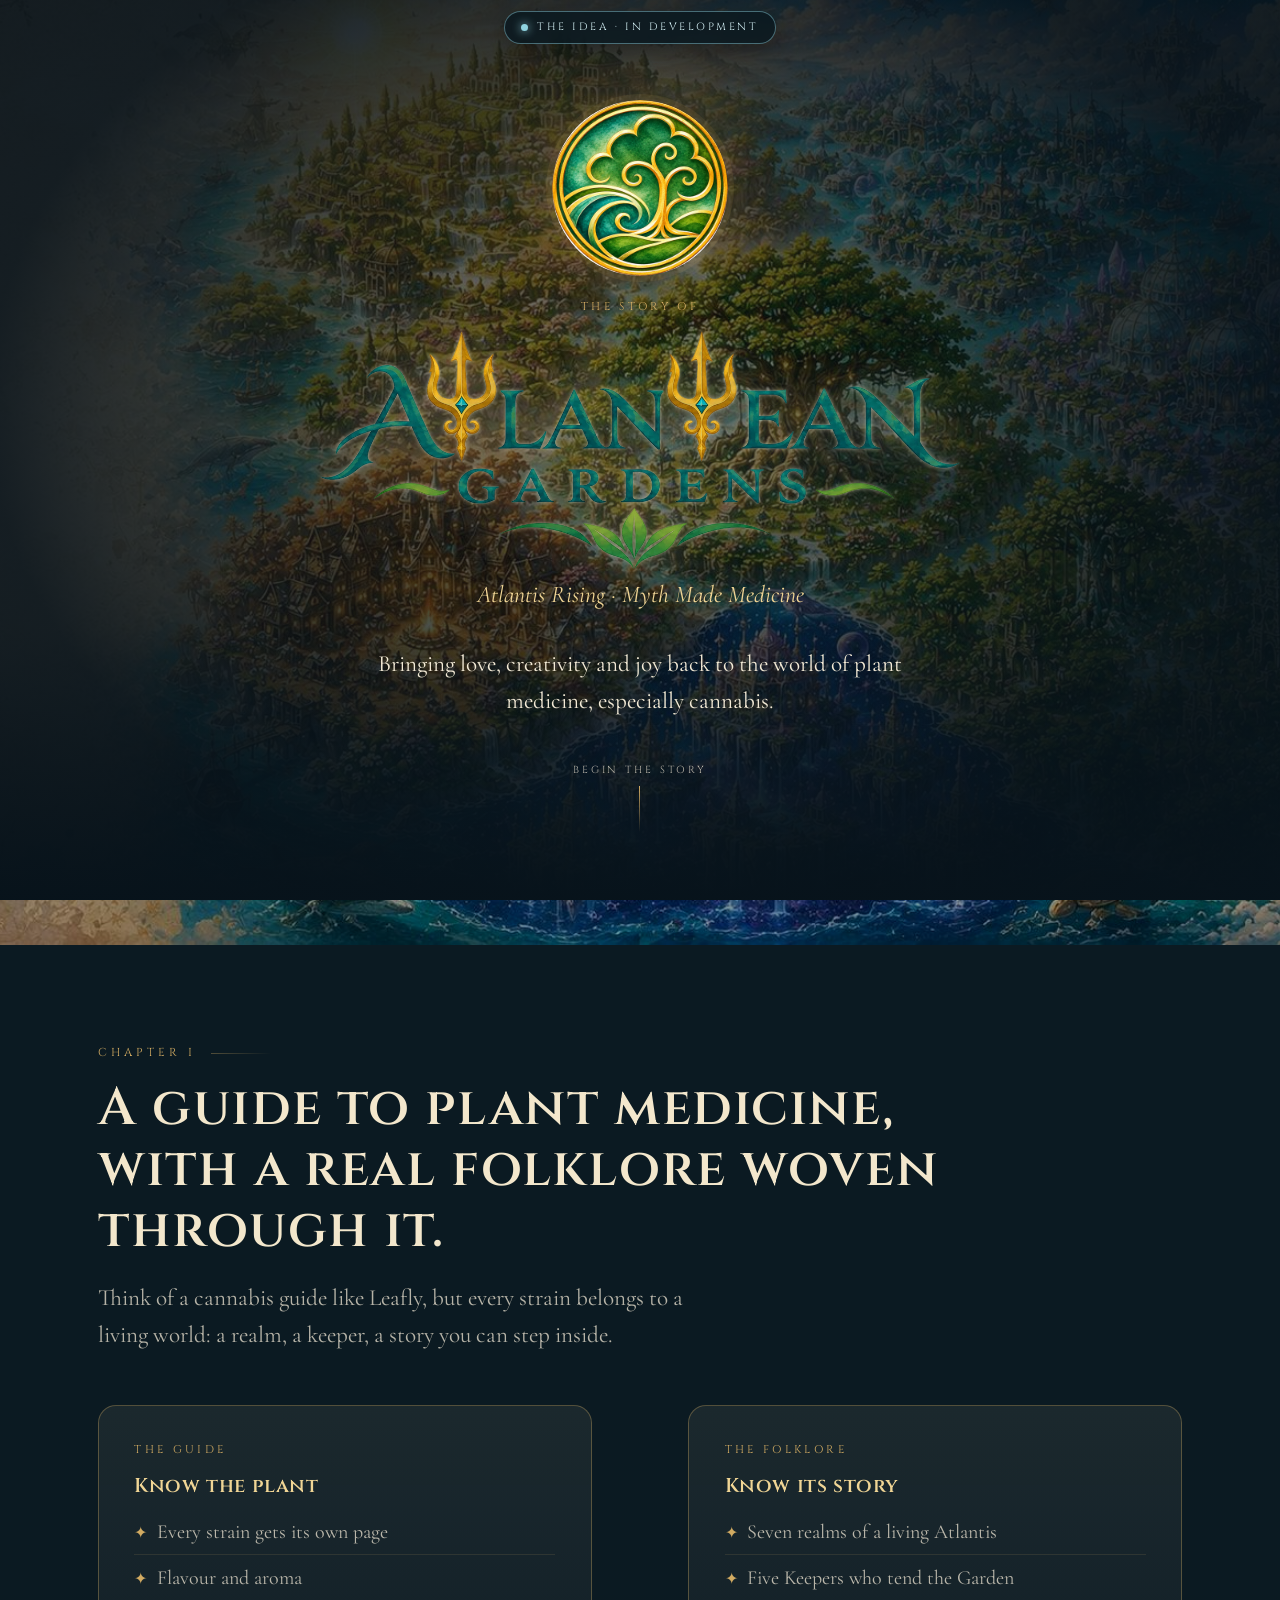
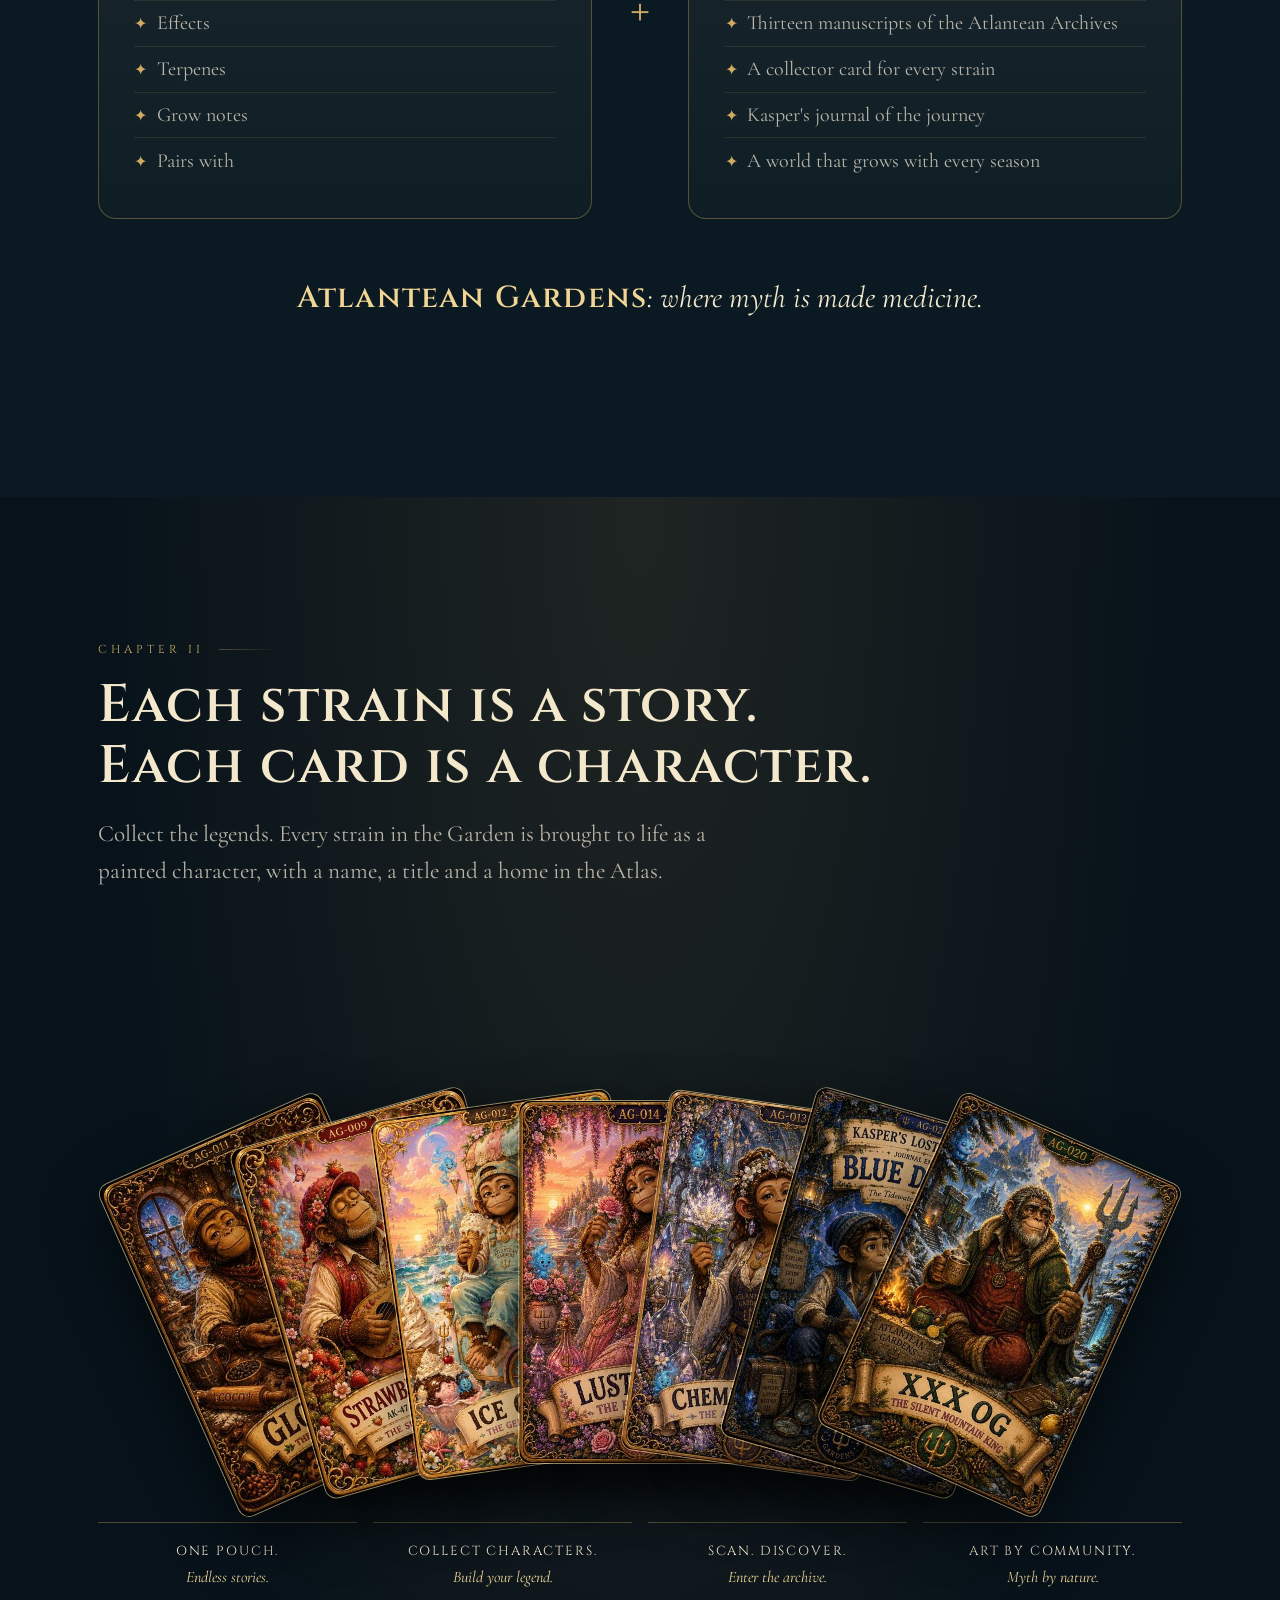
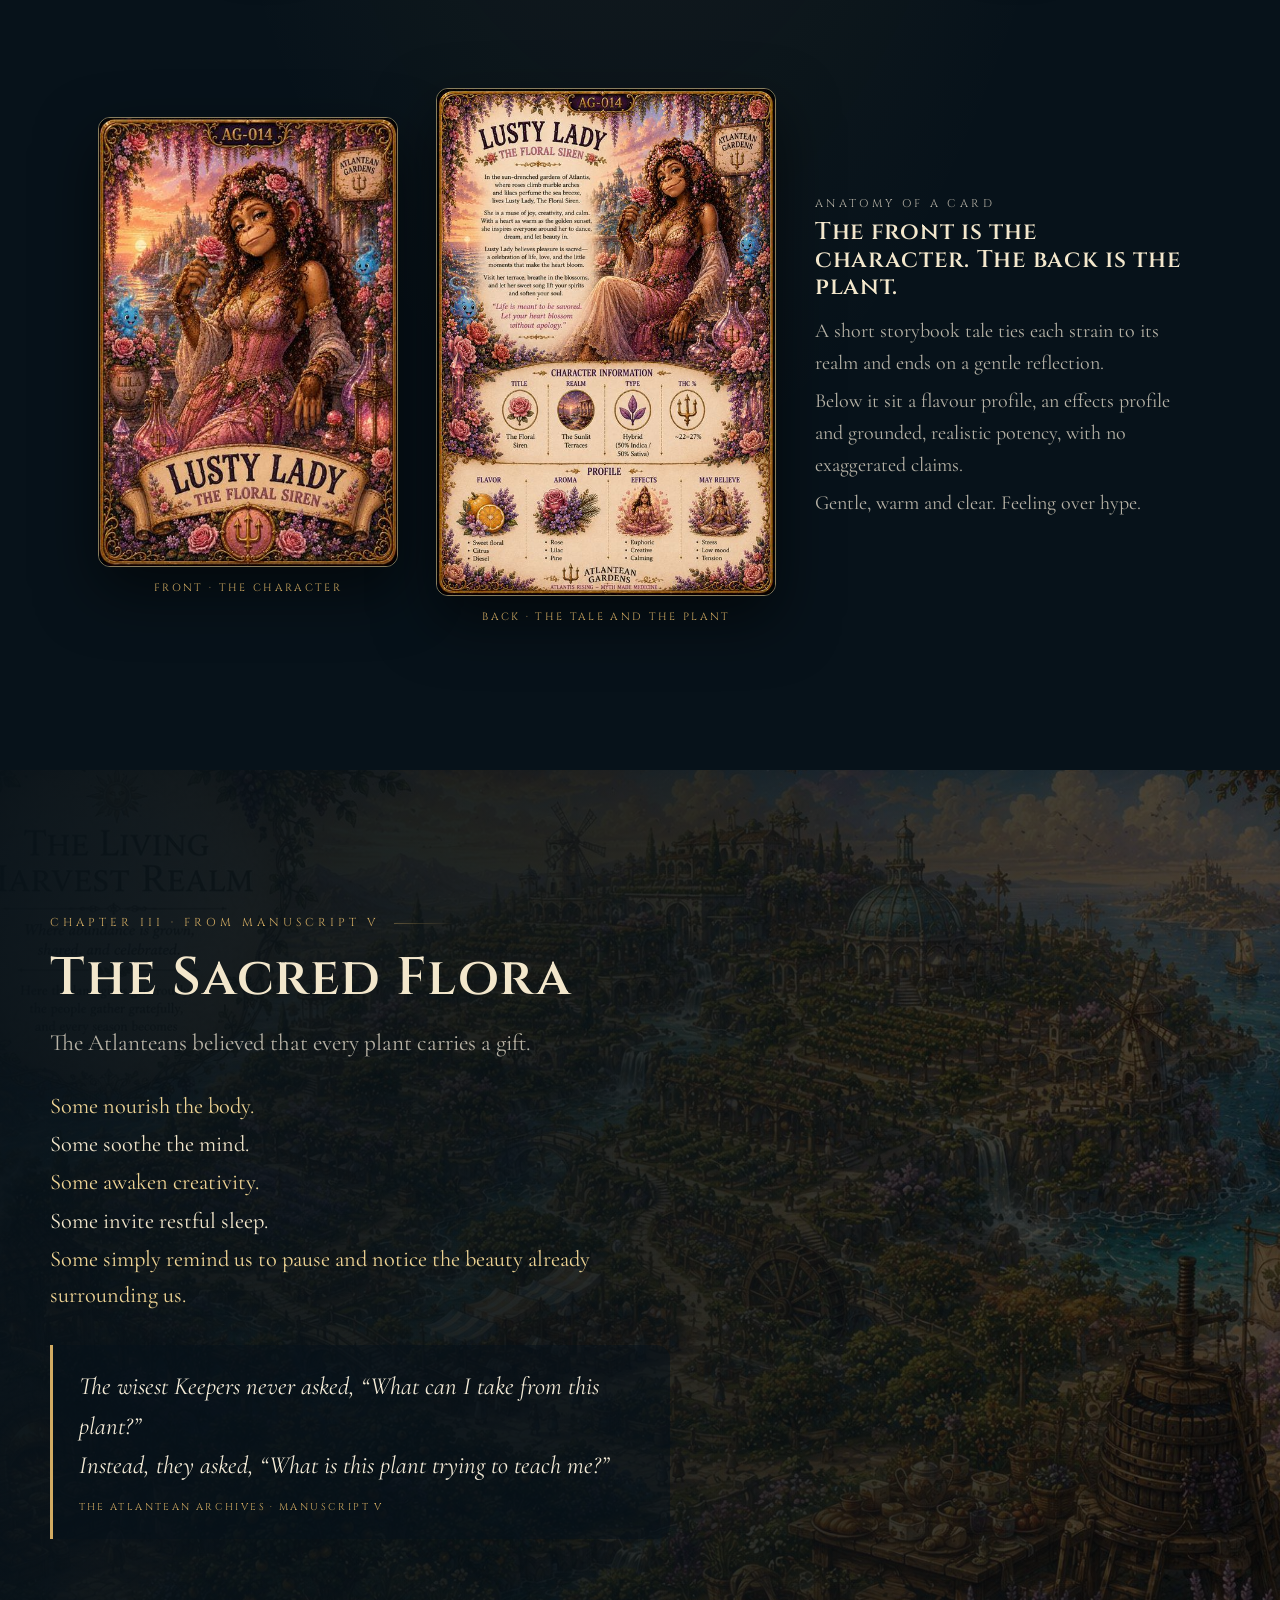
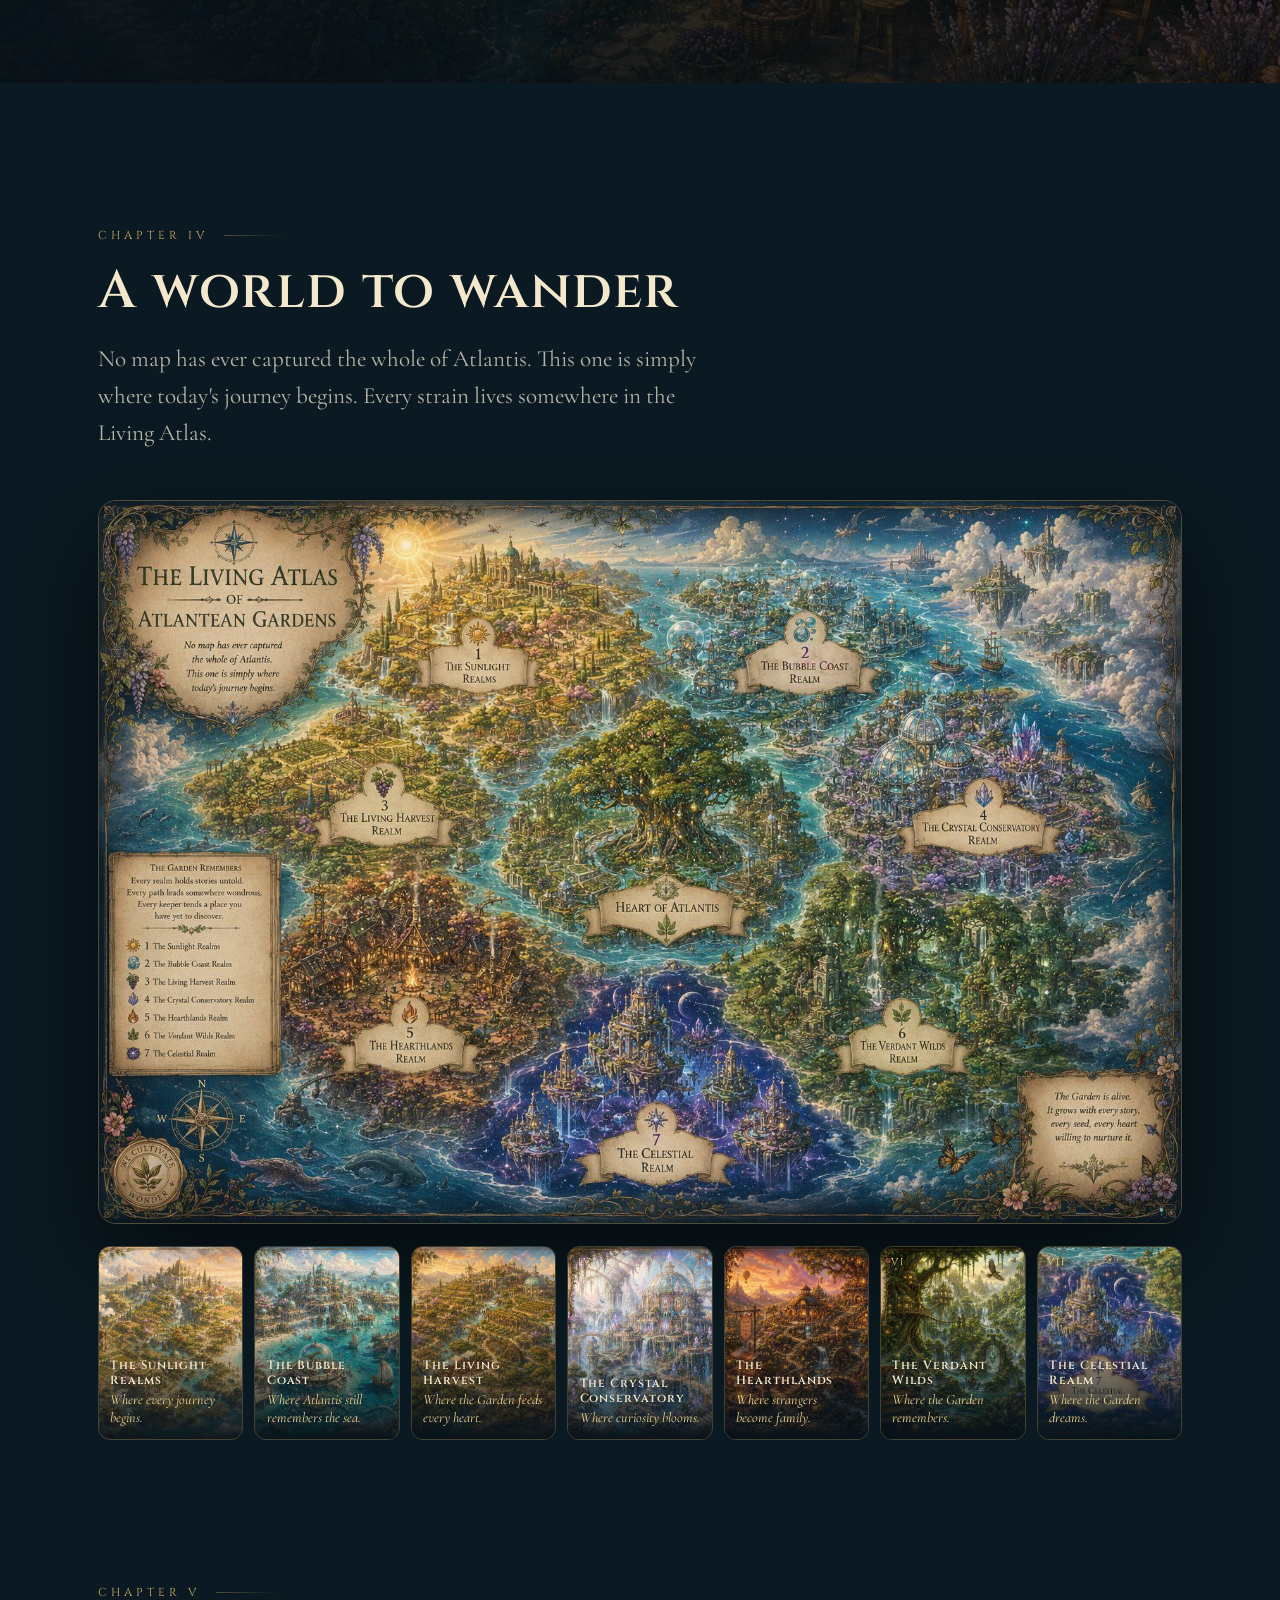
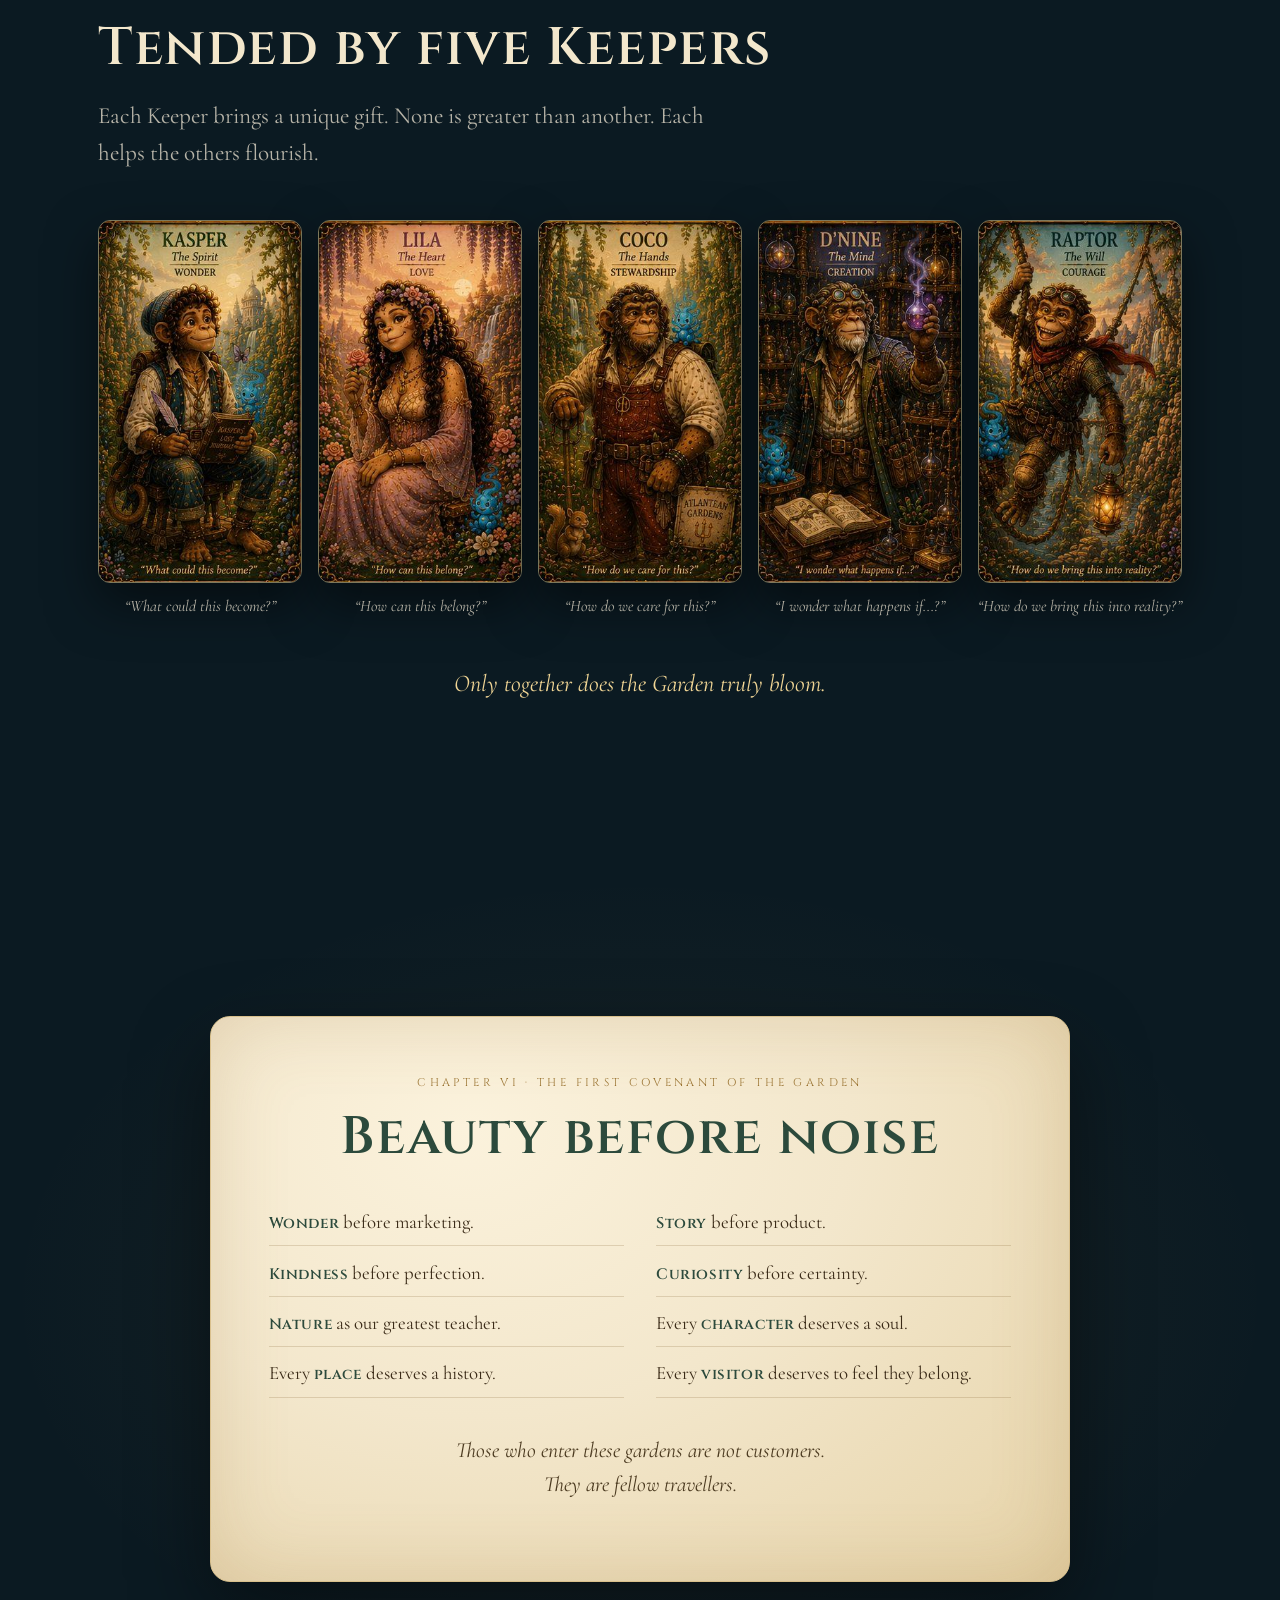
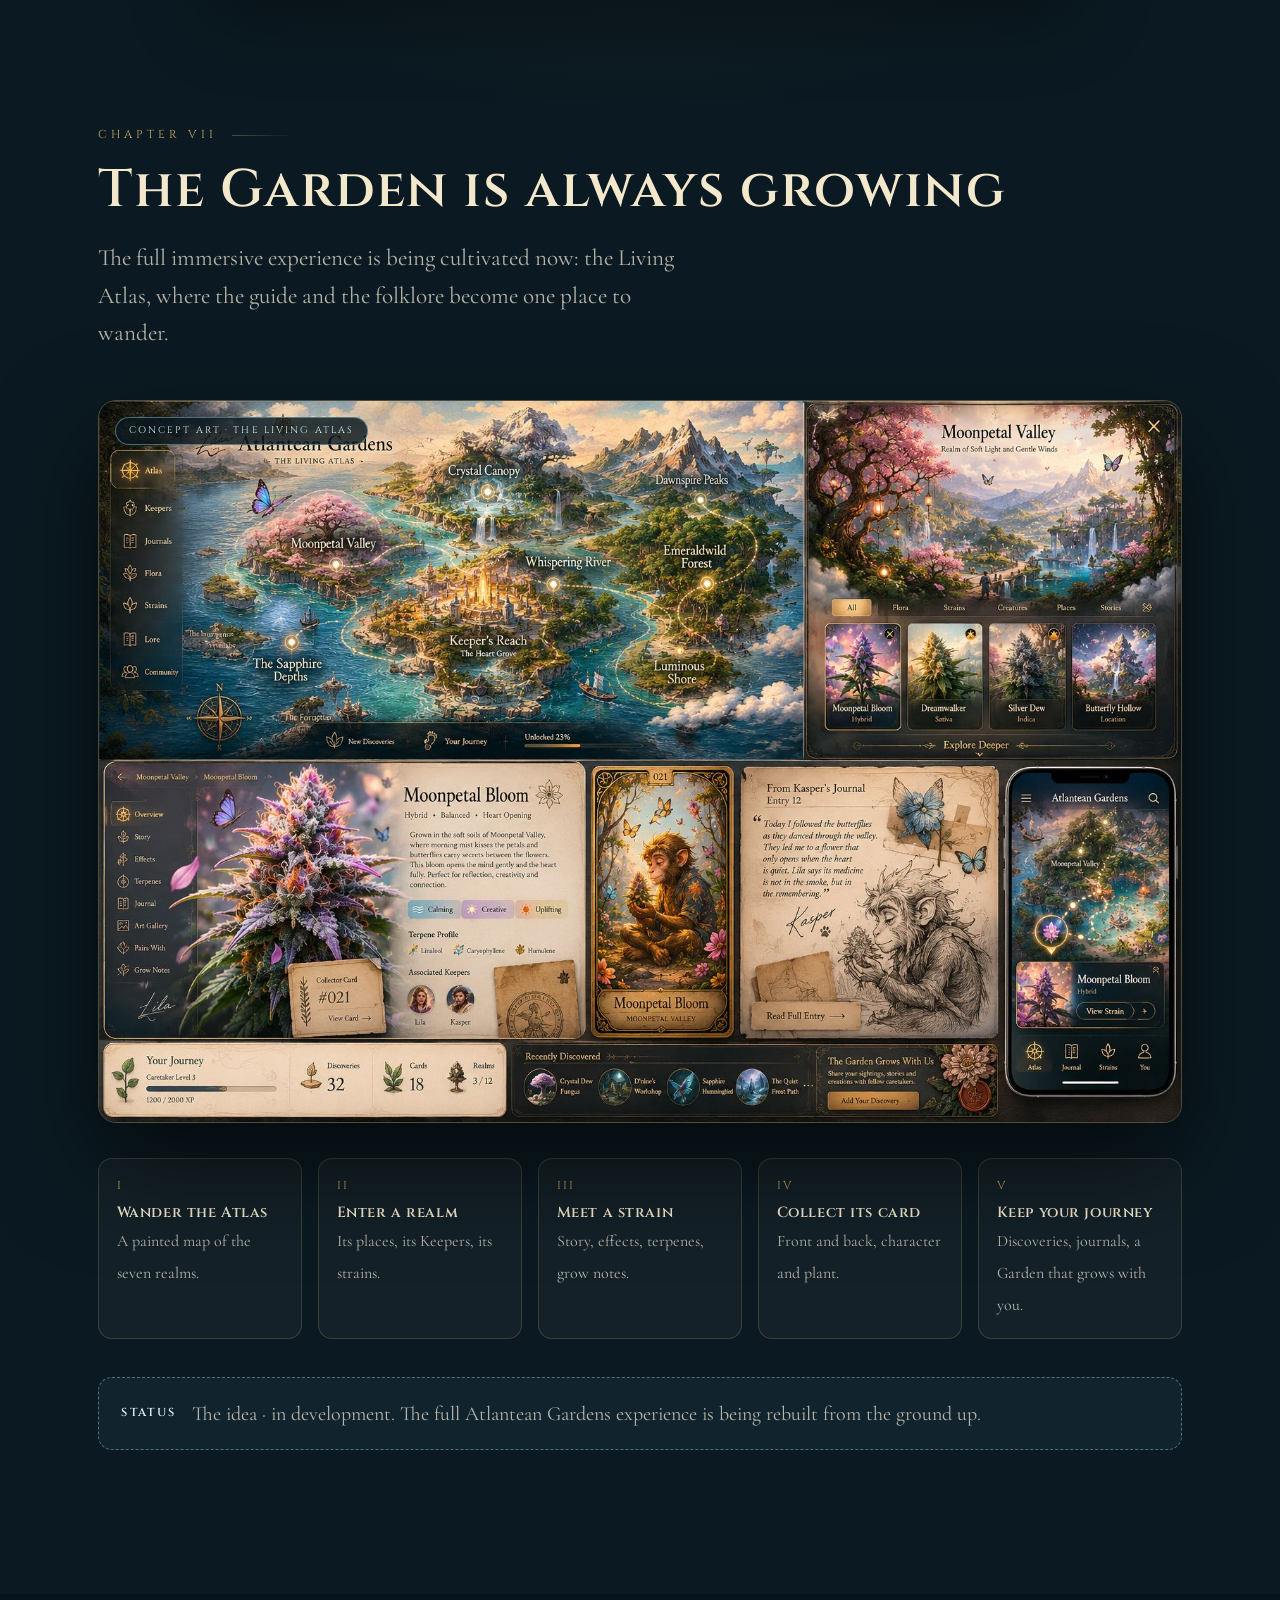
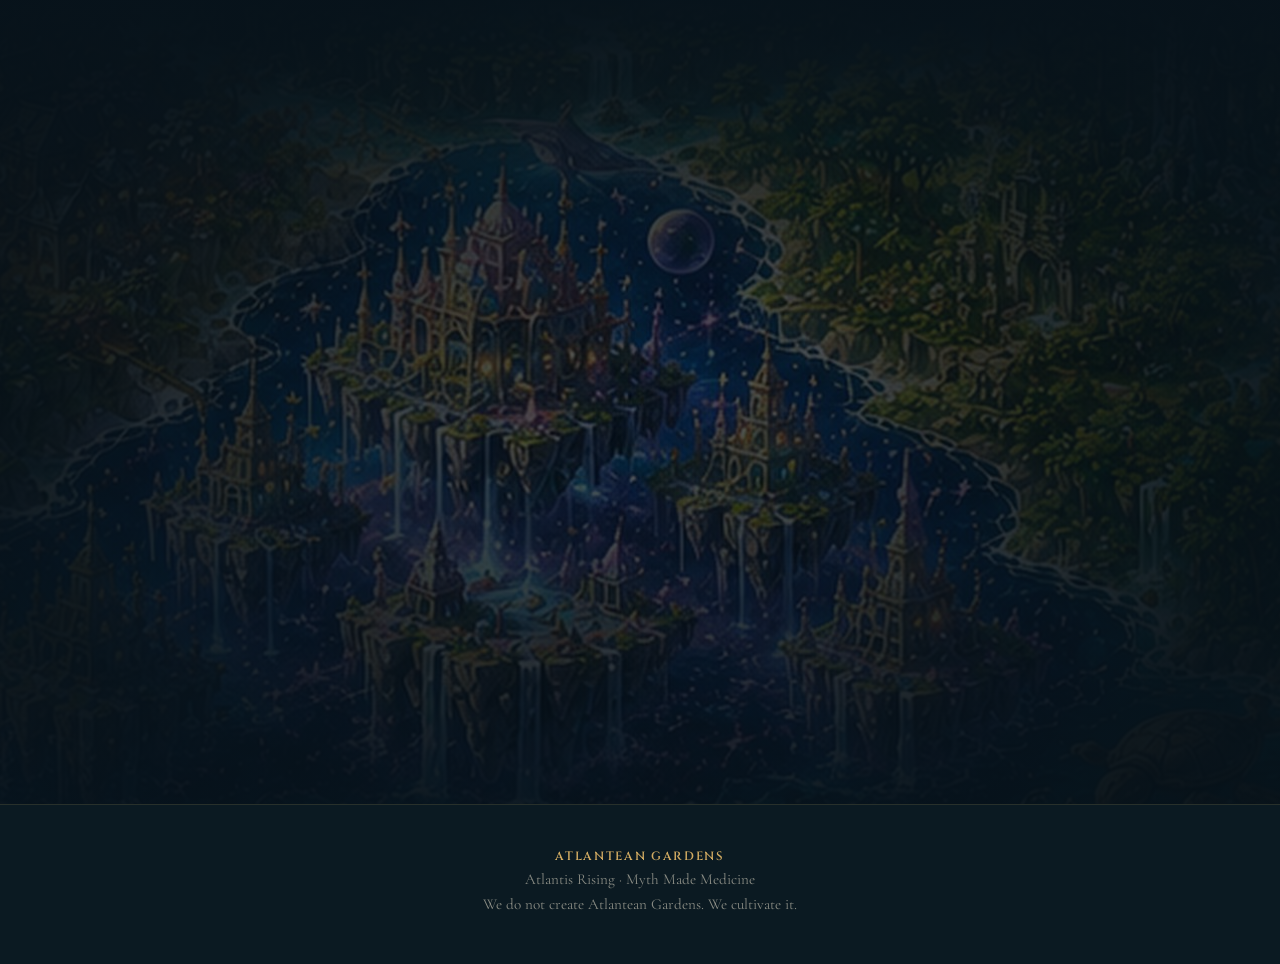
==== commit 8ab0eab0: "Use the new Atlantean Gardens logo on the idea page Replaces the Coco mascot emblem in the opening w" ====
--- a/idea/index.html
+++ b/idea/index.html
@@ -57,9 +57,10 @@
 @keyframes drift{to{transform:scale(1.1) translate(-2%,1.5%)}}
 .hero::after{content:"";position:absolute;inset:0;background:radial-gradient(ellipse at 50% 45%,rgba(11,26,34,.15),rgba(7,18,26,.9) 72%),linear-gradient(180deg,transparent 70%,var(--night))}
 .hero__in{position:relative;z-index:1;max-width:760px}
-.emblem{width:148px;height:148px;margin:0 auto 1.6rem;border-radius:50%;object-fit:cover;object-position:50% 28%;border:2px solid var(--gold);box-shadow:0 0 0 7px rgba(210,171,98,.12),0 0 70px rgba(143,211,224,.4);animation:breathe 6s ease-in-out infinite}
-@keyframes breathe{50%{box-shadow:0 0 0 11px rgba(210,171,98,.07),0 0 100px rgba(143,211,224,.55)}}
-.hero h1{font-size:clamp(2.5rem,8.5vw,5.2rem);color:var(--parch);text-shadow:0 2px 40px rgba(210,171,98,.35)}
+.emblem{width:clamp(132px,16vw,176px);height:auto;aspect-ratio:1;margin:0 auto 1.4rem;border-radius:50%;box-shadow:0 0 0 6px rgba(210,171,98,.1),0 0 70px rgba(210,171,98,.32);animation:breathe 6s ease-in-out infinite}
+@keyframes breathe{50%{box-shadow:0 0 0 10px rgba(210,171,98,.06),0 0 100px rgba(240,213,149,.48)}}
+.hero h1{margin:0 auto}
+.wordmark{width:min(640px,88vw);margin:0 auto;filter:drop-shadow(0 0 2px rgba(243,231,204,.55)) drop-shadow(0 0 22px rgba(243,231,204,.28))}
 .hero .tag{font-style:italic;color:var(--gold-2);font-size:clamp(1.15rem,2.6vw,1.5rem);margin:.4rem 0 2rem}
 .hero .lede{margin:0 auto;color:var(--text)}
 .cue{margin-top:2.6rem;display:inline-flex;flex-direction:column;align-items:center;gap:.5rem;font-family:var(--display);font-size:.64rem;letter-spacing:.28em;text-transform:uppercase;color:var(--text-dim);text-decoration:none}
@@ -193,9 +194,9 @@
 <header class="hero" id="top">
   <div class="hero__bg" aria-hidden="true"></div>
   <div class="hero__in">
-    <img class="emblem rv" src="img/emblem.jpg" alt="The Atlantean Gardens guide emblem: a meditating monkey wrapped in blue cloud-spirits beneath a rising sun">
+    <img class="emblem rv" src="img/logo-emblem.png" alt="The Atlantean Gardens emblem: a golden tree with spiralling branches above waves and green hills, in a gold-rimmed circle">
     <p class="eyebrow rv d1">The story of</p>
-    <h1 class="rv d2">Atlantean Gardens</h1>
+    <h1 class="rv d2"><img class="wordmark" src="img/logo-wordmark.png" alt="Atlantean Gardens"></h1>
     <p class="tag rv d3">Atlantis Rising · Myth Made Medicine</p>
     <p class="lede rv d4">Bringing love, creativity and joy back to the world of plant medicine, especially cannabis.</p>
     <a class="cue rv d5" href="#idea">Begin the story<span></span></a>
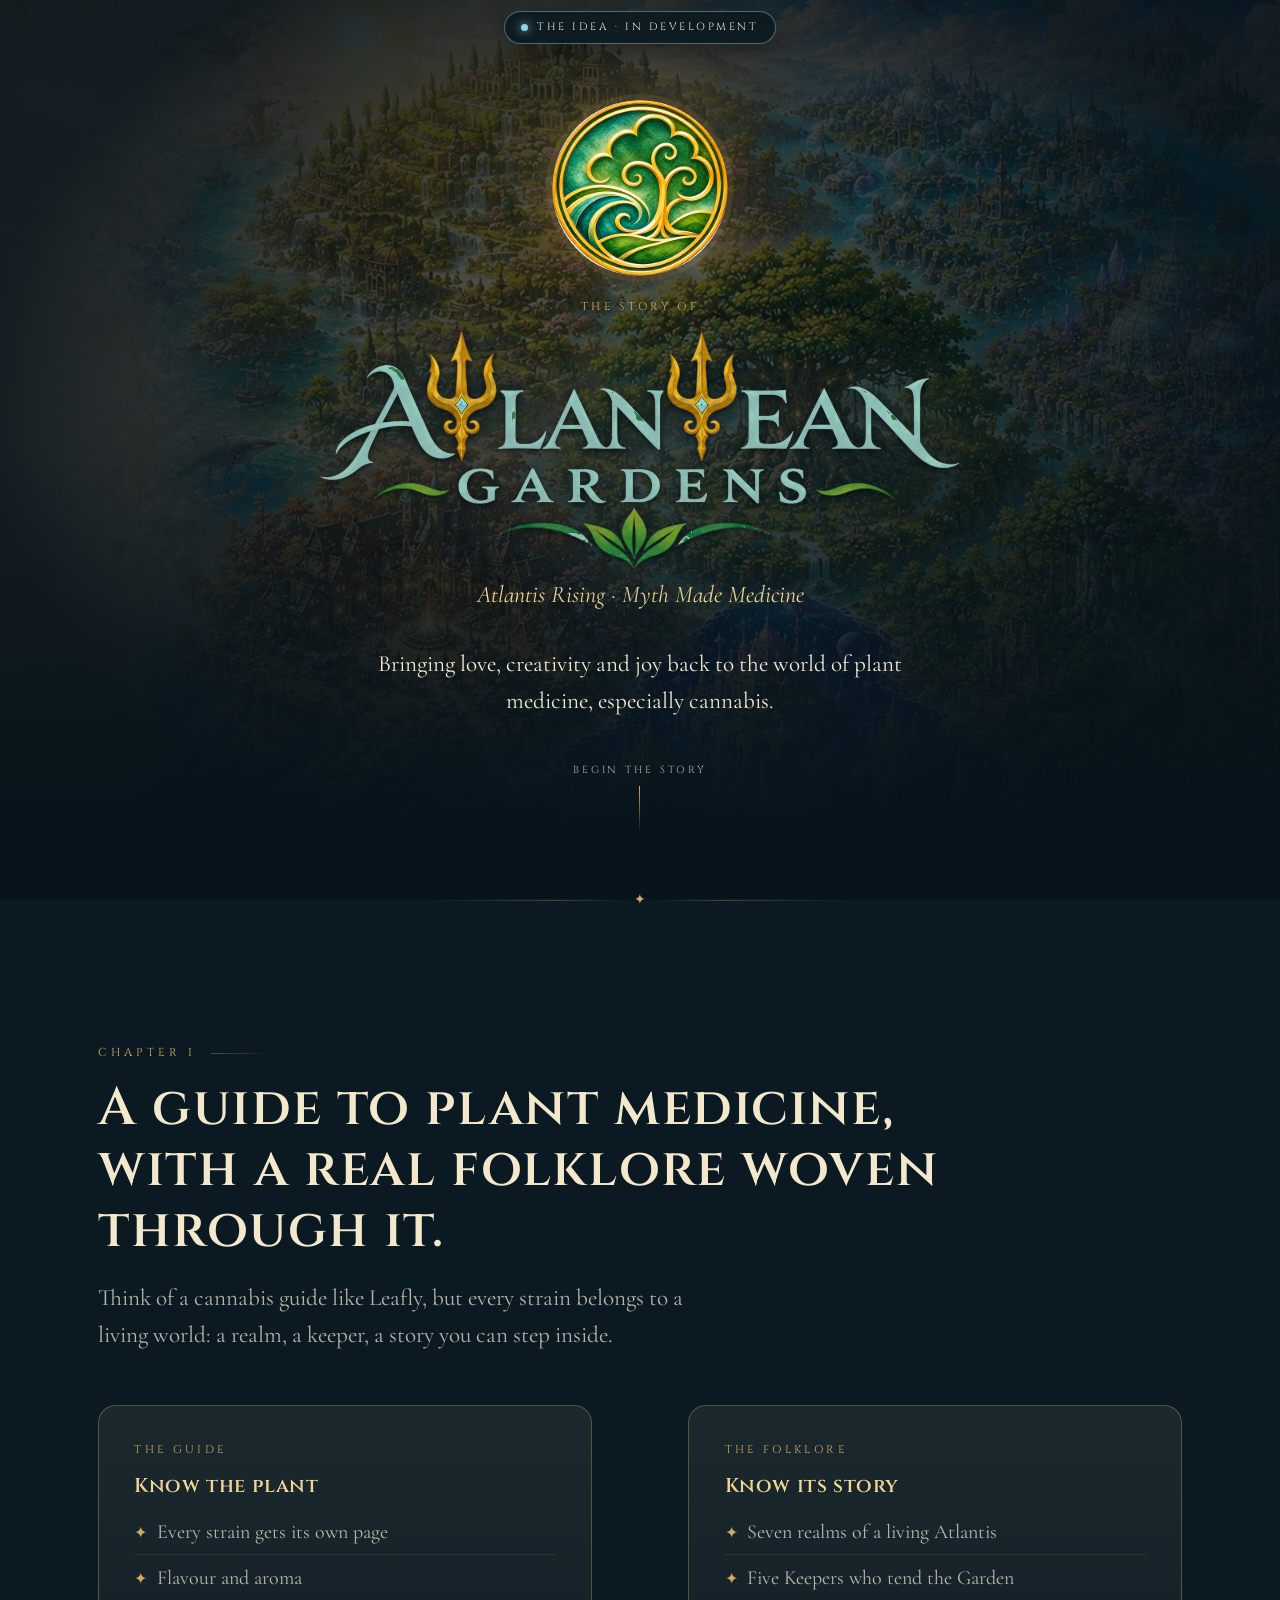
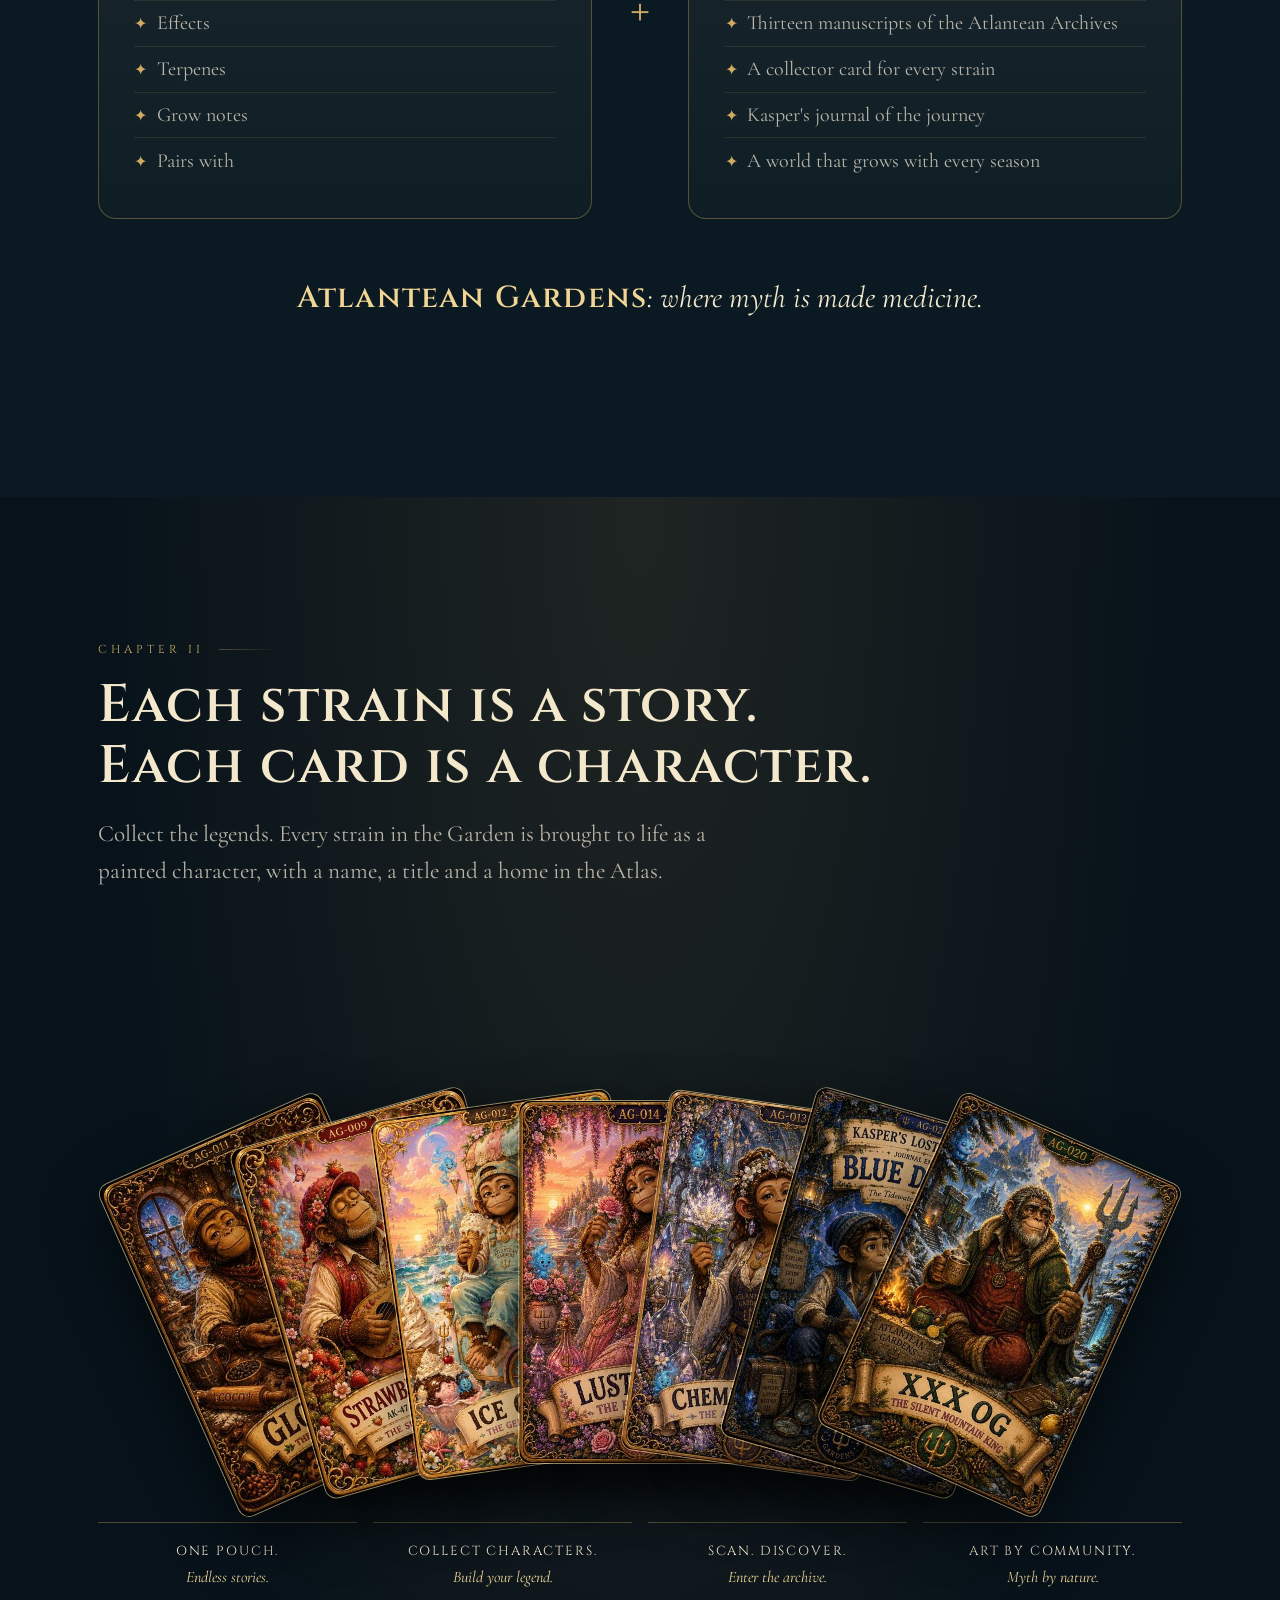
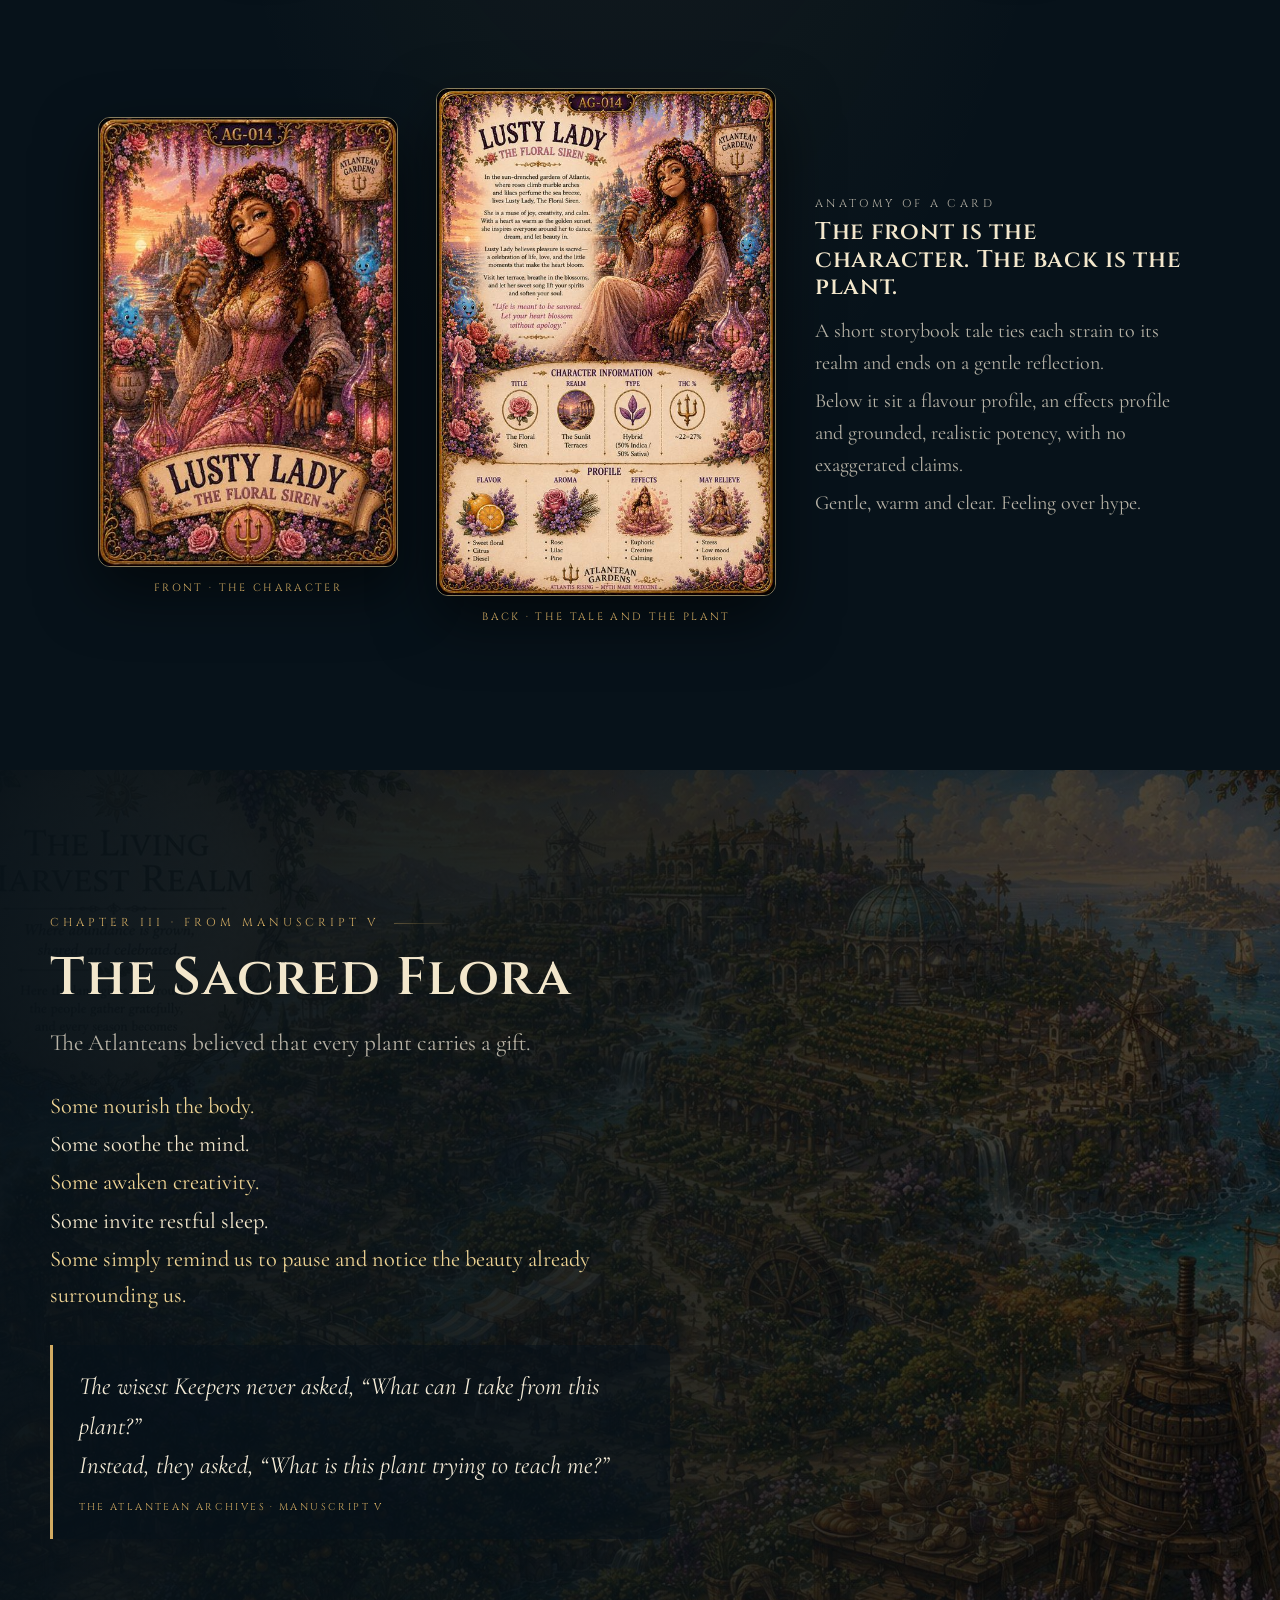
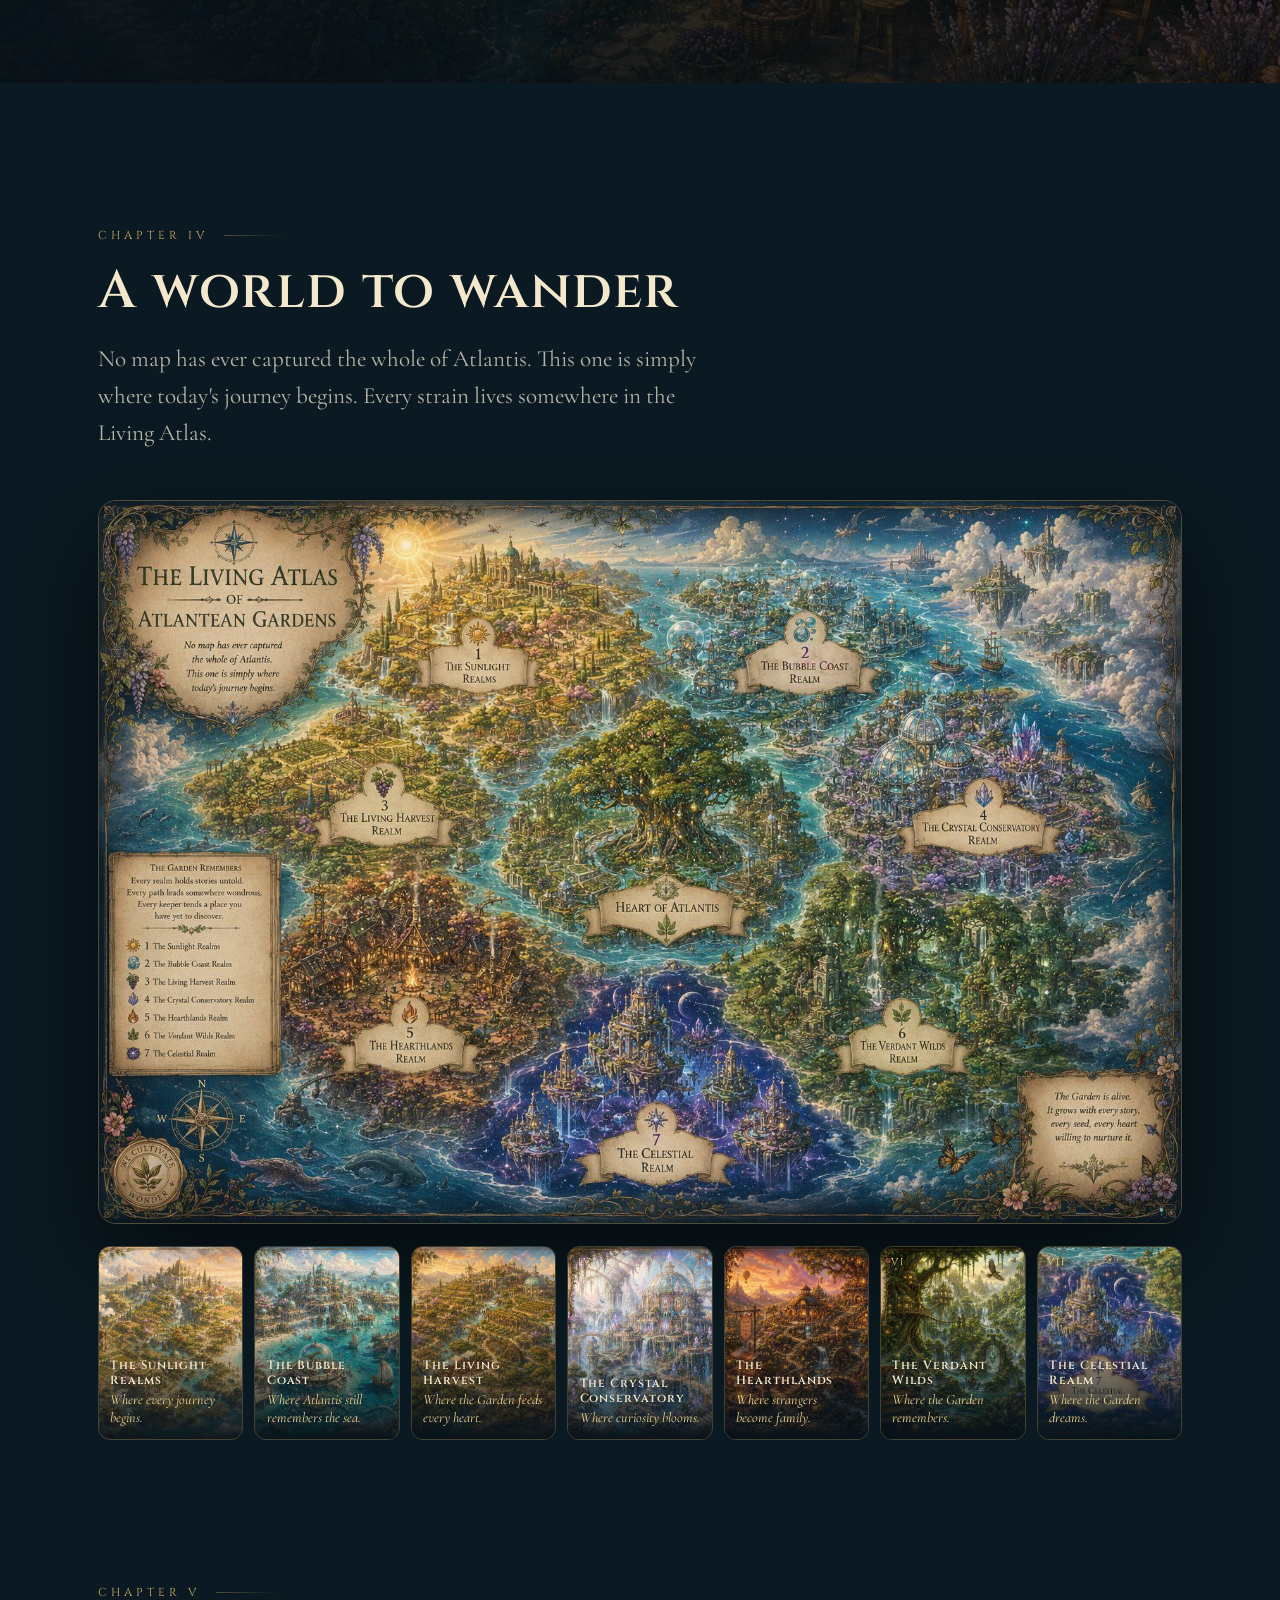
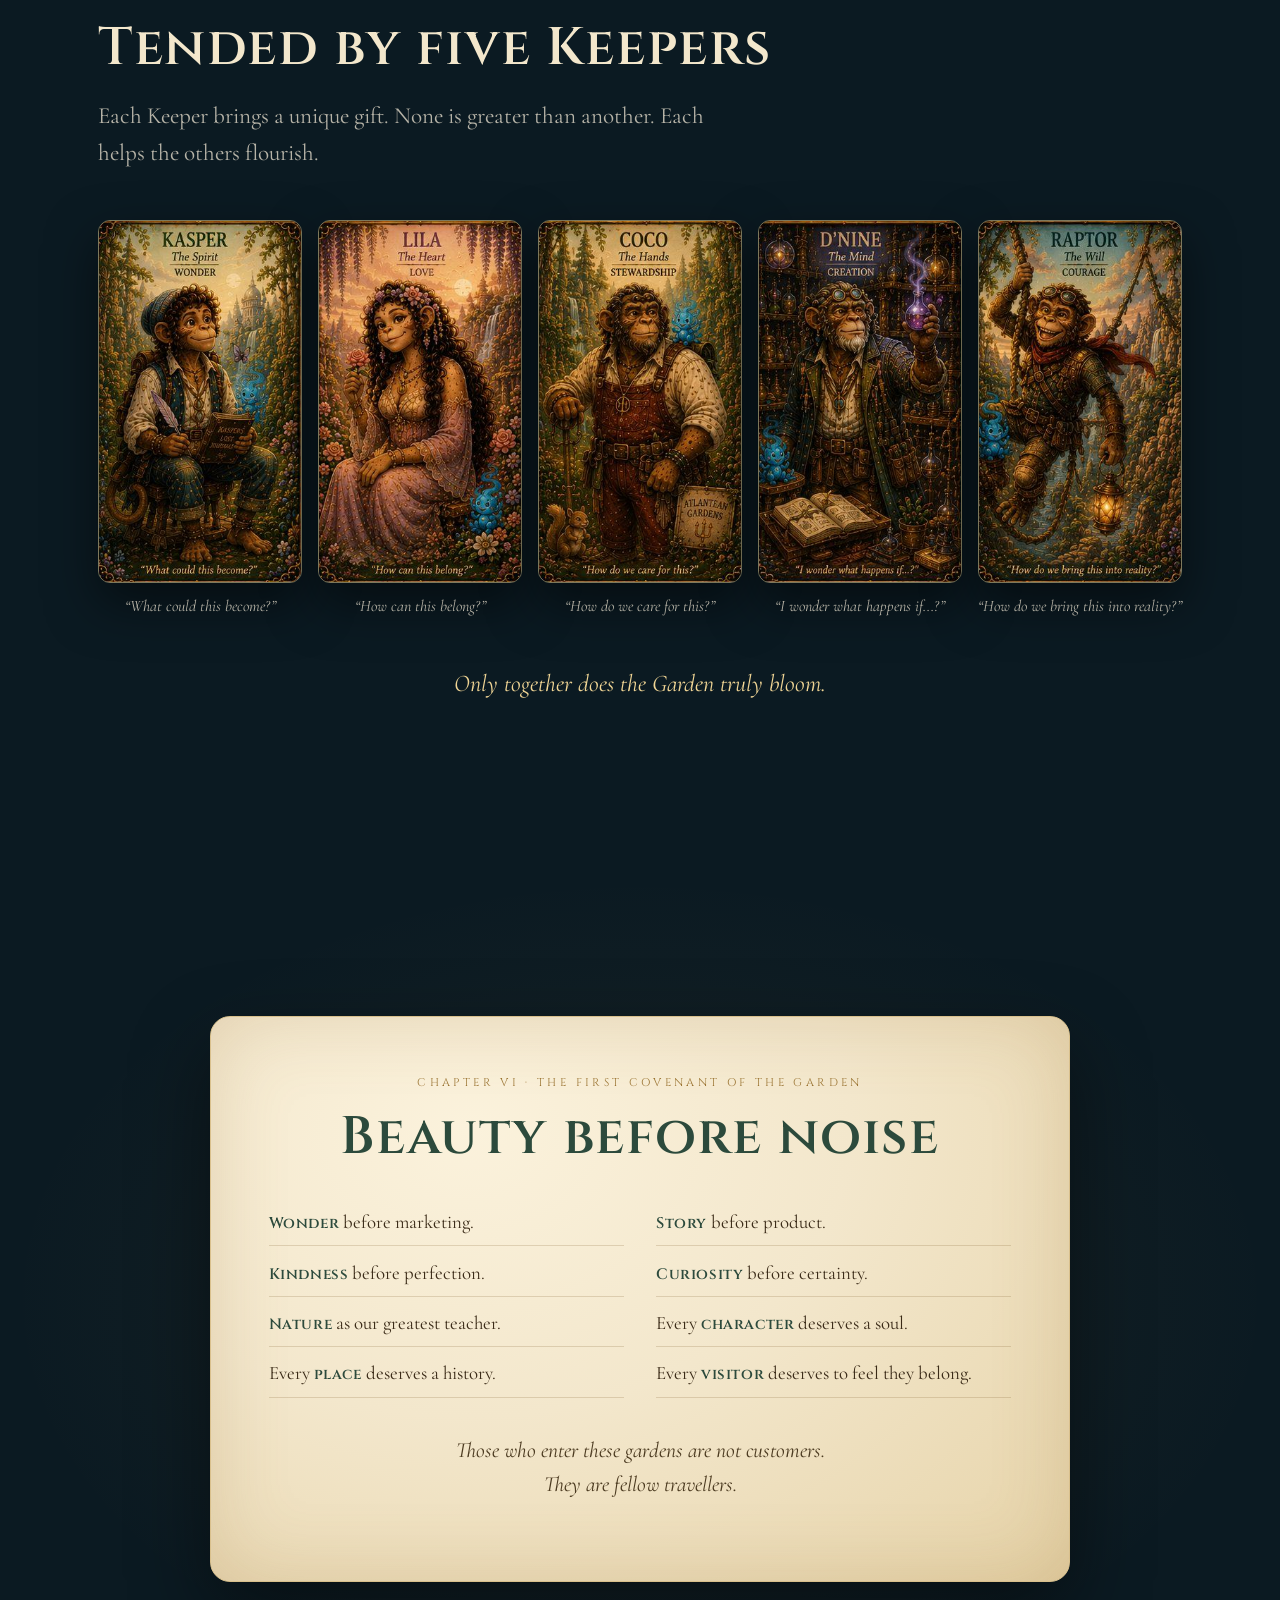
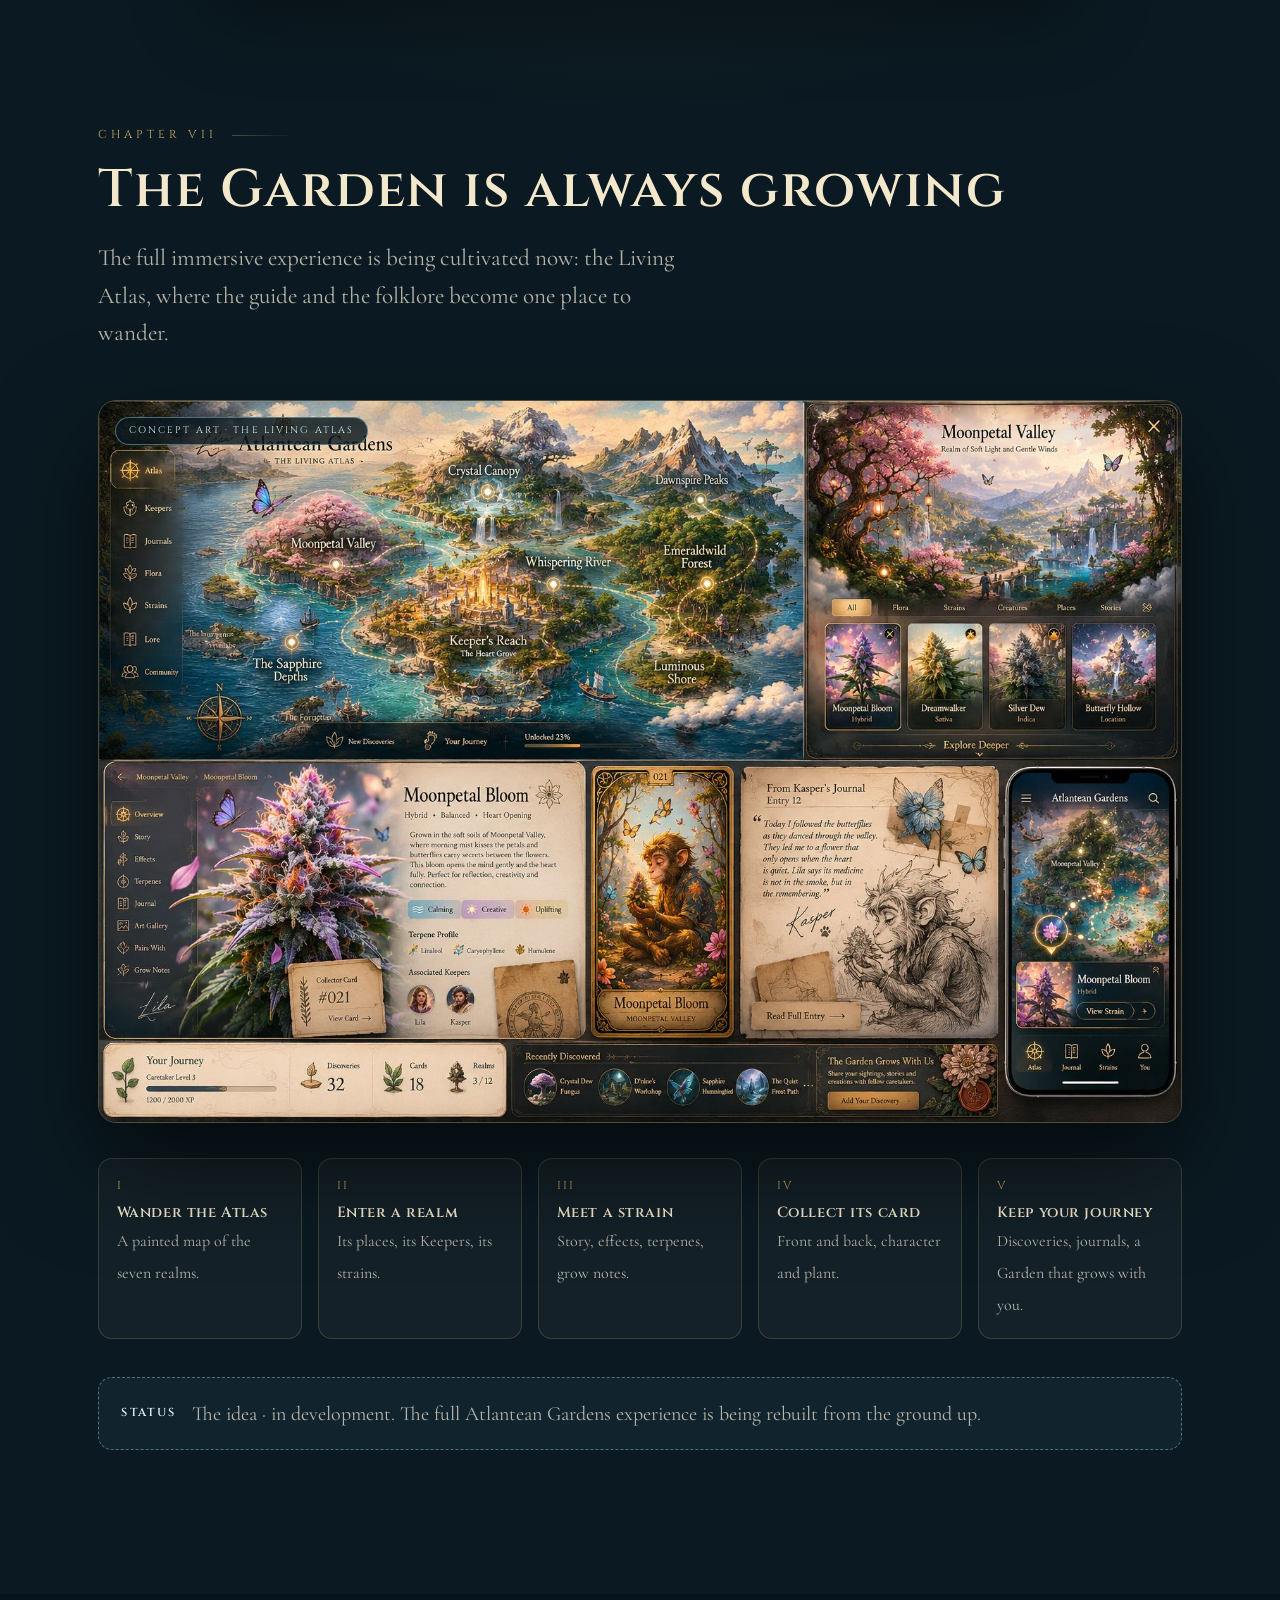
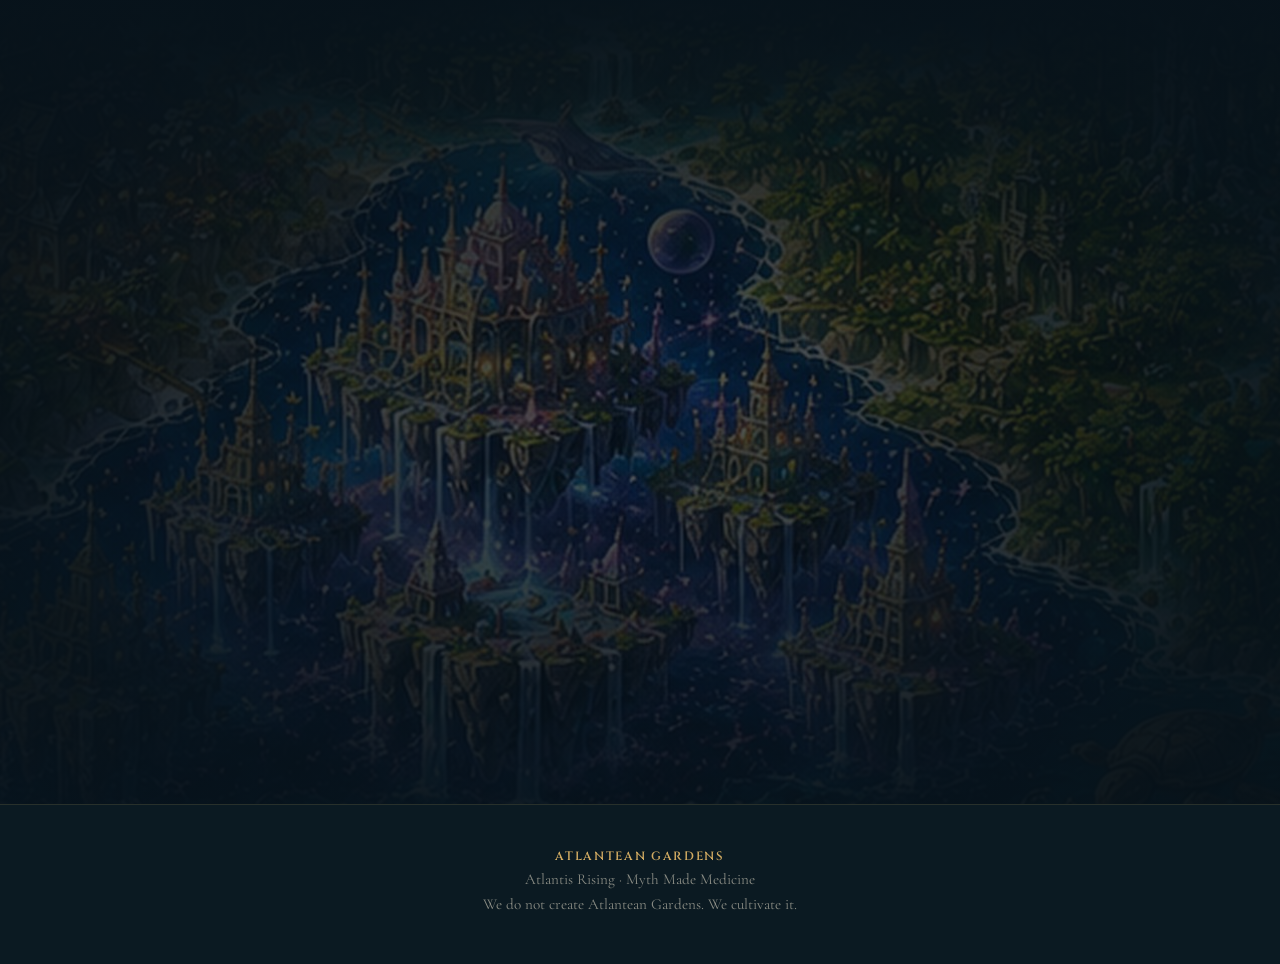
==== commit 4cd1788e: "Idea page: lighter wordmark and a soft opening transition - Recolour the wordmark's teal letters to " ====
--- a/idea/index.html
+++ b/idea/index.html
@@ -52,15 +52,17 @@
 .d1{transition-delay:.12s}.d2{transition-delay:.24s}.d3{transition-delay:.36s}.d4{transition-delay:.48s}.d5{transition-delay:.6s}
 
 /* hero */
-.hero{min-height:100vh;min-height:100svh;display:grid;place-items:center;text-align:center;overflow:hidden;padding:6rem 1.2rem 4rem}
+.hero{position:relative;min-height:100vh;min-height:100svh;display:grid;place-items:center;text-align:center;overflow:hidden;padding:6rem 1.2rem 4rem}
 .hero__bg{position:absolute;inset:-5%;background:url(img/atlas-clean.jpg) center/cover;filter:saturate(1.1) brightness(.62);animation:drift 46s ease-in-out infinite alternate}
 @keyframes drift{to{transform:scale(1.1) translate(-2%,1.5%)}}
-.hero::after{content:"";position:absolute;inset:0;background:radial-gradient(ellipse at 50% 45%,rgba(11,26,34,.15),rgba(7,18,26,.9) 72%),linear-gradient(180deg,transparent 70%,var(--night))}
+.hero::after{content:"";position:absolute;inset:0;background:radial-gradient(ellipse 60% 42% at 50% 50%,rgba(7,18,26,.42),rgba(7,18,26,0) 100%),radial-gradient(ellipse at 50% 45%,rgba(11,26,34,.15),rgba(7,18,26,.9) 72%),linear-gradient(180deg,rgba(11,26,34,0) 50%,var(--night) 92%)}
+/* a quiet gold seam between the opening and chapter I */
+#idea::before{content:"✦";position:absolute;left:50%;top:0;transform:translate(-50%,-50%);width:min(420px,70vw);text-align:center;color:var(--gold);font-size:.9rem;line-height:1;background:linear-gradient(90deg,transparent,var(--gold-dim) 30%,transparent 46%,transparent 54%,var(--gold-dim) 70%,transparent) center/100% 1px no-repeat}
 .hero__in{position:relative;z-index:1;max-width:760px}
 .emblem{width:clamp(132px,16vw,176px);height:auto;aspect-ratio:1;margin:0 auto 1.4rem;border-radius:50%;box-shadow:0 0 0 6px rgba(210,171,98,.1),0 0 70px rgba(210,171,98,.32);animation:breathe 6s ease-in-out infinite}
 @keyframes breathe{50%{box-shadow:0 0 0 10px rgba(210,171,98,.06),0 0 100px rgba(240,213,149,.48)}}
 .hero h1{margin:0 auto}
-.wordmark{width:min(640px,88vw);margin:0 auto;filter:drop-shadow(0 0 2px rgba(243,231,204,.55)) drop-shadow(0 0 22px rgba(243,231,204,.28))}
+.wordmark{width:min(640px,88vw);margin:0 auto;filter:drop-shadow(0 2px 3px rgba(4,12,18,.85)) drop-shadow(0 0 28px rgba(4,12,18,.7)) drop-shadow(0 0 40px rgba(143,211,224,.22))}
 .hero .tag{font-style:italic;color:var(--gold-2);font-size:clamp(1.15rem,2.6vw,1.5rem);margin:.4rem 0 2rem}
 .hero .lede{margin:0 auto;color:var(--text)}
 .cue{margin-top:2.6rem;display:inline-flex;flex-direction:column;align-items:center;gap:.5rem;font-family:var(--display);font-size:.64rem;letter-spacing:.28em;text-transform:uppercase;color:var(--text-dim);text-decoration:none}
@@ -196,7 +198,7 @@
   <div class="hero__in">
     <img class="emblem rv" src="img/logo-emblem.png" alt="The Atlantean Gardens emblem: a golden tree with spiralling branches above waves and green hills, in a gold-rimmed circle">
     <p class="eyebrow rv d1">The story of</p>
-    <h1 class="rv d2"><img class="wordmark" src="img/logo-wordmark.png" alt="Atlantean Gardens"></h1>
+    <h1 class="rv d2"><img class="wordmark" src="img/logo-wordmark-light.png" alt="Atlantean Gardens"></h1>
     <p class="tag rv d3">Atlantis Rising · Myth Made Medicine</p>
     <p class="lede rv d4">Bringing love, creativity and joy back to the world of plant medicine, especially cannabis.</p>
     <a class="cue rv d5" href="#idea">Begin the story<span></span></a>
